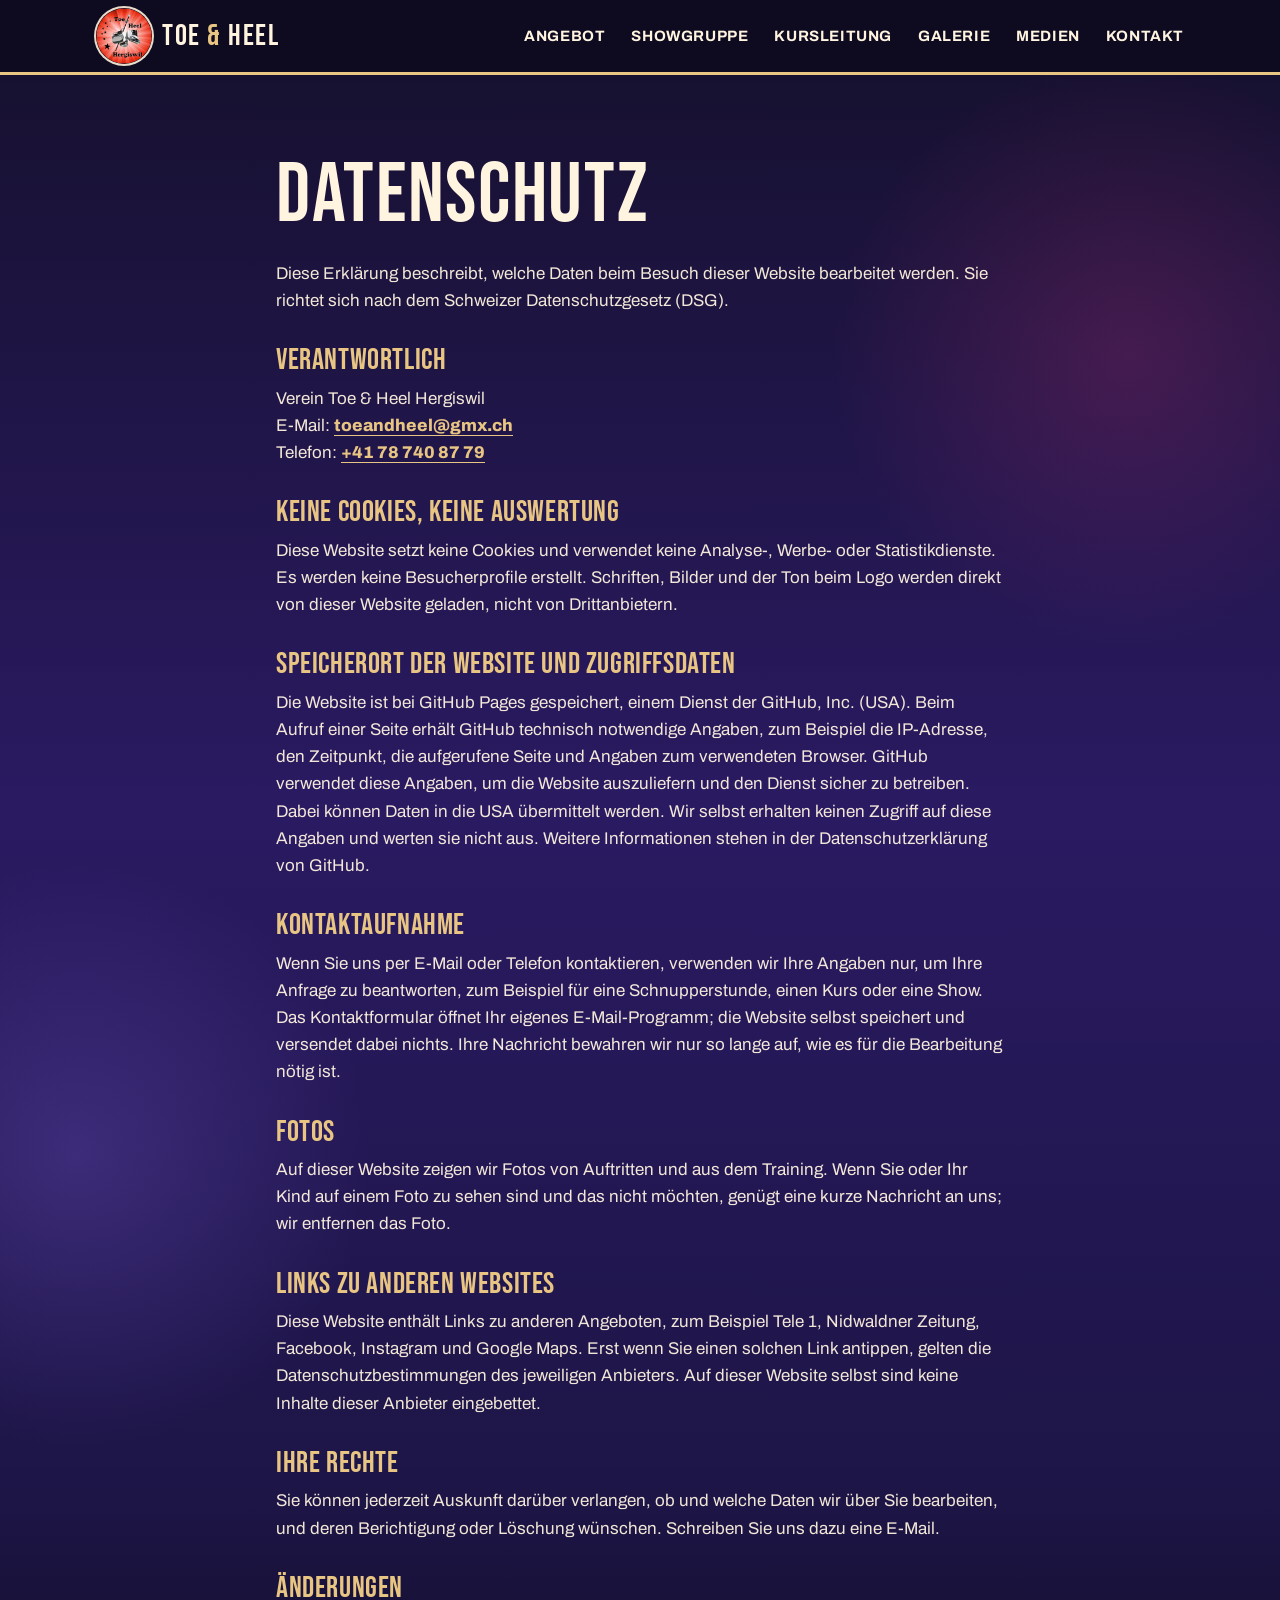
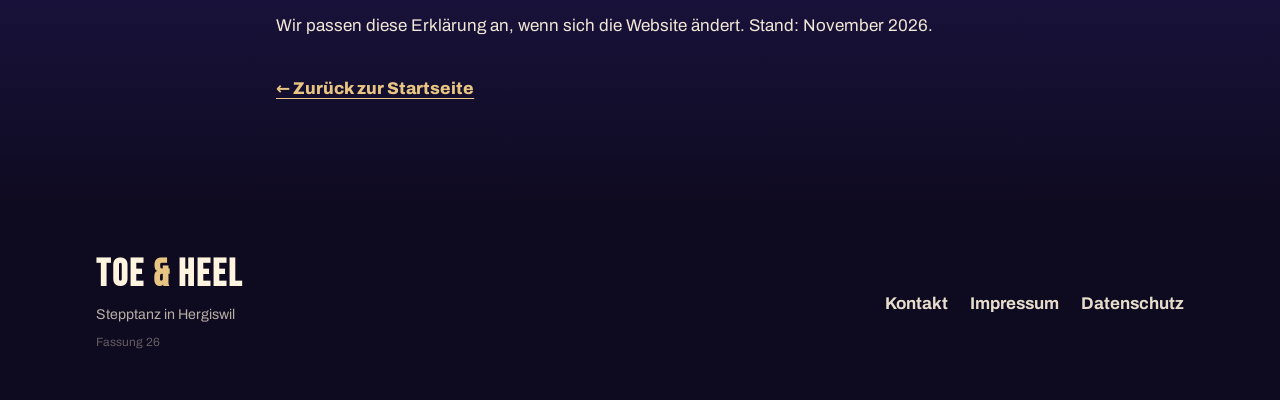
==== buehne-datenschutz.html @ 0f2fdcad "Bühnen-Version: eigenes Impressum und Datenschutz im Bühnen-Aussehen, alle Verweise bleiben in der V" ====
<!doctype html>
<html lang="de-CH">
<head>
<meta charset="utf-8">
<meta name="robots" content="noindex">
<meta name="viewport" content="width=device-width, initial-scale=1">
<title>Datenschutz – Toe &amp; Heel Hergiswil</title>
<meta name="theme-color" content="#13233F">
<link rel="icon" type="image/png" href="bilder/logo-64.png">
<link rel="apple-touch-icon" href="bilder/logo-192.png">
<link rel="stylesheet" href="buehne.css?v=26">
<script>
/* Testphase: zeigt das Gerät eine ältere Fassung als der Server, lädt die Seite einmal frisch nach */
(function(){var hier=26;try{fetch('version.json?'+Date.now(),{cache:'no-store'}).then(function(r){return r.json()}).then(function(d){
if(d.version>hier&&!/[?&]neu=/.test(location.search)){location.replace(location.pathname+'?neu='+d.version+location.hash)}}).catch(function(){})}catch(e){}})();
</script>
</head>
<body>
<header class="site-head">
  <input type="checkbox" id="nav-check" class="nav-check" aria-label="Menü öffnen">
  <div class="wrap bar">
    <a class="logo" translate="no" href="buehne.html"><img class="logo-mark" src="bilder/logo-192.png" alt="" width="56" height="56"><span class="logo-text">Toe <span>&amp;</span> Heel</span></a>
    <label for="nav-check" class="burger" aria-label="Menü"><i></i><i></i><i></i></label>
    <nav class="main" aria-label="Hauptmenü">
      <ul>
        <li><a href="buehne.html#angebot">Angebot</a></li>
        <li><a href="buehne.html#showgruppe">Showgruppe</a></li>
        <li><a href="buehne.html#kursleitung">Kursleitung</a></li>
        <li><a href="buehne.html#galerie">Galerie</a></li>
        <li><a href="buehne.html#medien">Medien</a></li>
        <li><a href="buehne.html#kontakt">Kontakt</a></li>
      </ul>
    </nav>
  </div>
</header>
<main class="page">
  <div class="wrap">
    <h1>Datenschutz</h1>
    <p>Diese Erklärung beschreibt, welche Daten beim Besuch dieser Website bearbeitet werden. Sie richtet sich nach dem Schweizer Datenschutzgesetz (DSG).</p>

    <h2>Verantwortlich</h2>
    <p>Verein Toe &amp; Heel Hergiswil<br>E-Mail: <a class="textlink" href="mailto:toeandheel@gmx.ch">toeandheel@gmx.ch</a><br>Telefon: <a class="textlink" href="tel:+41787408779">+41&nbsp;78&nbsp;740&nbsp;87&nbsp;79</a></p>

    <h2>Keine Cookies, keine Auswertung</h2>
    <p>Diese Website setzt keine Cookies und verwendet keine Analyse-, Werbe- oder Statistikdienste. Es werden keine Besucherprofile erstellt. Schriften, Bilder und der Ton beim Logo werden direkt von dieser Website geladen, nicht von Drittanbietern.</p>

    <h2>Speicherort der Website und Zugriffsdaten</h2>
    <p>Die Website ist bei GitHub Pages gespeichert, einem Dienst der GitHub, Inc. (USA). Beim Aufruf einer Seite erhält GitHub technisch notwendige Angaben, zum Beispiel die IP-Adresse, den Zeitpunkt, die aufgerufene Seite und Angaben zum verwendeten Browser. GitHub verwendet diese Angaben, um die Website auszuliefern und den Dienst sicher zu betreiben. Dabei können Daten in die USA übermittelt werden. Wir selbst erhalten keinen Zugriff auf diese Angaben und werten sie nicht aus. Weitere Informationen stehen in der Datenschutzerklärung von GitHub.</p>

    <h2>Kontaktaufnahme</h2>
    <p>Wenn Sie uns per E-Mail oder Telefon kontaktieren, verwenden wir Ihre Angaben nur, um Ihre Anfrage zu beantworten, zum Beispiel für eine Schnupperstunde, einen Kurs oder eine Show. Das Kontaktformular öffnet Ihr eigenes E-Mail-Programm; die Website selbst speichert und versendet dabei nichts. Ihre Nachricht bewahren wir nur so lange auf, wie es für die Bearbeitung nötig ist.</p>

    <h2>Fotos</h2>
    <p>Auf dieser Website zeigen wir Fotos von Auftritten und aus dem Training. Wenn Sie oder Ihr Kind auf einem Foto zu sehen sind und das nicht möchten, genügt eine kurze Nachricht an uns; wir entfernen das Foto.</p>

    <h2>Links zu anderen Websites</h2>
    <p>Diese Website enthält Links zu anderen Angeboten, zum Beispiel Tele 1, Nidwaldner Zeitung, Facebook, Instagram und Google Maps. Erst wenn Sie einen solchen Link antippen, gelten die Datenschutzbestimmungen des jeweiligen Anbieters. Auf dieser Website selbst sind keine Inhalte dieser Anbieter eingebettet.</p>

    <h2>Ihre Rechte</h2>
    <p>Sie können jederzeit Auskunft darüber verlangen, ob und welche Daten wir über Sie bearbeiten, und deren Berichtigung oder Löschung wünschen. Schreiben Sie uns dazu eine E-Mail.</p>

    <h2>Änderungen</h2>
    <p>Wir passen diese Erklärung an, wenn sich die Website ändert. Stand: November 2026.</p>
    <p style="margin-top:36px"><a class="textlink" href="buehne.html">← Zurück zur Startseite</a></p>
  </div>
</main>
<footer>
  <div class="wrap row">
    <div><a class="logo" translate="no" href="buehne.html">Toe <span>&amp;</span> Heel</a><p style="margin:6px 0 0"><small>Stepptanz in Hergiswil</small><small class="stand">Fassung 26</small></p></div>
    <ul>
      <li><a href="buehne.html#kontakt">Kontakt</a></li>
      <li><a href="buehne-impressum.html">Impressum</a></li>
      <li><a href="buehne-datenschutz.html">Datenschutz</a></li>
    </ul>
  </div>
</footer>
<script src="script.js?v=26" defer></script>
</body>
</html>
---- buehne.css ----
/* Toe & Heel Hergiswil – Gestaltung «Bühne im Scheinwerferlicht» (buehne.css, Variante zum Test) */
@font-face{font-family:"Bebas Neue";src:url(schrift/bebas-neue.woff2) format("woff2");font-weight:400;font-display:swap}
@font-face{font-family:"Archivo";src:url(schrift/archivo.woff2) format("woff2");font-weight:400 800;font-display:swap}

:root{
  --magenta:#E0377F;
  --magenta-deep:#B0225A;
  --magenta-shadow:#6E1236;
  --turq:#33C9C2;
  --amber:#F7C65B;
  --amber-deep:#B07F1E;
  --violet:#8B5CF6;
  --stage:#171131;
  --stage-deep:#0E0A1F;
  --stage-lift:#251B4A;
  --cream:#FFF4E0;
  --foyer:#FFF8EC;
  --paper:#FFFDF7;
  --ink:#241A2E;
  --muted:#5B4D5E;
  --line:rgba(36,26,46,.14);
  --tomato:var(--magenta);
  --night:var(--stage);
  --mustard:var(--amber);
  --display:"Bebas Neue","Arial Narrow",Impact,sans-serif;
  --text:"Archivo",system-ui,-apple-system,"Segoe UI",Roboto,sans-serif;
}
*{box-sizing:border-box}
html{scroll-behavior:smooth;-webkit-text-size-adjust:100%;background:var(--foyer);scroll-padding-top:76px}
body{margin:0;background:var(--foyer);color:var(--ink);font-family:var(--text);font-size:17px;line-height:1.6;overflow-x:hidden;-webkit-font-smoothing:antialiased}
img{display:block;max-width:100%;height:auto}
a{color:inherit}
h1,h2,h3{font-family:var(--display);font-weight:400;letter-spacing:.02em;margin:0;line-height:.95;text-transform:uppercase}
p{margin:0 0 1em}
:focus-visible{outline:3px solid var(--amber);outline-offset:3px}
.wrap{position:relative;z-index:1;max-width:1120px;margin:0 auto;padding:0 16px}
.star{width:.75em;height:.75em;fill:currentColor;flex:none}
section{padding:76px 0;position:relative;overflow:hidden}
.kicker{display:inline-block;font-weight:800;text-transform:uppercase;letter-spacing:.16em;font-size:13px;color:var(--magenta-deep);margin-bottom:10px}
.sec-title{font-size:clamp(46px,9vw,88px);margin-bottom:18px}
.lead{font-size:18px;max-width:58ch}
.skip{position:absolute;left:-999px;top:0;background:var(--amber);color:var(--ink);padding:10px 16px;font-weight:800;z-index:100}
.skip:focus{left:8px;top:8px}

.arch{overflow:hidden;background-color:var(--stage-lift)}
.arch img{width:100%;height:100%;object-fit:cover;transition:transform .8s cubic-bezier(.2,.7,.2,1)}
.arch:hover img{transform:scale(1.04)}

/* Bühnen-Effekte: Strahler, Lichtkegel, Lichtpfützen – liegen HINTER dem Inhalt */
.stage-fx{position:absolute;inset:0;overflow:hidden;pointer-events:none;z-index:0}
.beam{position:absolute;top:0;left:var(--x,50%);width:var(--w,clamp(110px,24vw,300px));height:100%;margin-left:calc(var(--w,clamp(110px,24vw,300px)) * -.5);background:linear-gradient(180deg,var(--c) 0%,color-mix(in srgb,var(--c) 30%,transparent) 45%,transparent 90%);clip-path:polygon(43% 0,57% 0,100% 100%,0 100%);mix-blend-mode:screen;opacity:.3;transform-origin:50% 0;animation:sway 16s ease-in-out infinite alternate}
.beam:nth-of-type(1){--x:14%;--c:var(--magenta);animation-duration:15s;animation-delay:-3s}
.beam:nth-of-type(2){--x:32%;--c:var(--turq);animation-duration:19s;animation-delay:-8s}
.beam:nth-of-type(3){--x:50%;--c:var(--amber);animation-duration:17s;animation-delay:-5s}
.beam:nth-of-type(4){--x:68%;--c:var(--violet);animation-duration:21s;animation-delay:-11s}
.beam:nth-of-type(5){--x:86%;--c:var(--magenta);animation-duration:18s;animation-delay:-2s}
.stage-fx .beam{--w:clamp(90px,20vw,260px)}
.pool{position:absolute;left:50%;bottom:-60px;width:130%;height:240px;transform:translateX(-50%);background:radial-gradient(ellipse 40% 50% at 40% 50%,rgba(224,55,127,.22),transparent 70%),radial-gradient(ellipse 35% 45% at 66% 60%,rgba(247,198,91,.18),transparent 70%)}
.traverse{position:absolute;top:0;left:0;right:0;height:34px}
.traverse::before{content:"";position:absolute;left:0;right:0;top:14px;height:6px;border-radius:3px;background:#2A2147;box-shadow:inset 0 1px 0 rgba(255,255,255,.14)}
.traverse i{position:absolute;top:8px;width:18px;height:18px;margin-left:-9px;border-radius:50%;background:var(--c);box-shadow:0 0 0 4px rgba(255,255,255,.12),0 0 14px 6px var(--c);animation:twinkle 3.6s ease-in-out infinite}
.traverse i:nth-child(1){left:14%;--c:var(--magenta)}
.traverse i:nth-child(2){left:32%;--c:var(--turq);animation-delay:-1.2s}
.traverse i:nth-child(3){left:50%;--c:var(--amber);animation-delay:-2.1s}
.traverse i:nth-child(4){left:68%;--c:var(--violet);animation-delay:-.6s}
.traverse i:nth-child(5){left:86%;--c:var(--magenta);animation-delay:-2.8s}

/* Knöpfe */
.btn{display:inline-flex;align-items:center;justify-content:center;gap:10px;min-height:48px;padding:12px 24px;border-radius:999px;font-weight:800;font-size:17px;text-decoration:none;border:2px solid transparent;transition:transform .25s ease;cursor:pointer;font-family:var(--text)}
.btn:hover{transform:translateY(-2px)}
.btn:active{transform:translateY(2px)}
.btn-primary{background:var(--magenta-deep);color:var(--cream);box-shadow:0 6px 0 var(--magenta-shadow)}
.btn-primary:hover{box-shadow:0 8px 0 var(--magenta-shadow)}
.btn-ghost{border-color:var(--cream);color:var(--cream);background:transparent}
.btn-ghost:hover{background:var(--cream);color:var(--stage)}
.btn-dark{background:var(--amber);color:#1F1530;box-shadow:0 6px 0 var(--amber-deep)}
.btn-dark:hover{box-shadow:0 8px 0 var(--amber-deep)}
.textlink{font-weight:800;color:var(--magenta-deep);text-underline-offset:4px}
.textlink:hover{color:var(--ink)}

/* Kopf */
.site-head{position:sticky;top:0;z-index:50;background:var(--stage-deep);color:var(--cream);border-bottom:3px solid var(--amber)}
.site-head .bar{display:flex;align-items:center;justify-content:space-between;height:64px}
.logo{font-family:var(--display);font-size:30px;letter-spacing:.05em;text-decoration:none;color:var(--cream);line-height:1;white-space:nowrap}
.logo span{color:var(--amber)}
.nav-check{position:absolute;opacity:0;pointer-events:none;width:1px;height:1px}
.burger{display:flex;flex-direction:column;justify-content:center;gap:5px;width:48px;height:48px;padding:12px;cursor:pointer;border-radius:12px}
.burger i{display:block;height:3px;background:var(--cream);border-radius:3px;transition:transform .3s ease,opacity .3s ease}
.nav-check:focus-visible ~ .bar .burger{outline:3px solid var(--amber);outline-offset:2px}
nav.main{position:absolute;top:100%;left:0;right:0;display:none;background:var(--stage-deep);padding:6px 16px 18px;border-bottom:3px solid var(--amber)}
nav.main ul{list-style:none;margin:0;padding:0}
nav.main a{display:block;padding:13px 0;font-weight:700;text-decoration:none;border-bottom:1px solid rgba(255,244,224,.16)}
nav.main a:hover{color:var(--amber)}
.nav-check:checked ~ .bar nav.main{display:block}
.nav-check:checked ~ .bar .burger i:nth-child(1){transform:translateY(8px) rotate(45deg)}
.nav-check:checked ~ .bar .burger i:nth-child(2){opacity:0}
.nav-check:checked ~ .bar .burger i:nth-child(3){transform:translateY(-8px) rotate(-45deg)}
@media (min-width:900px){
  .site-head .bar{position:relative}
  .burger{display:none}
  nav.main{position:static;display:block;background:none;padding:0;border:0}
  nav.main ul{display:flex;gap:26px;align-items:center}
  nav.main a{padding:8px 0;border:0;font-size:15px;letter-spacing:.04em;text-transform:uppercase;position:relative}
  nav.main a::after{content:"";position:absolute;left:0;right:0;bottom:0;height:3px;background:var(--amber);transform:scaleX(0);transform-origin:left;transition:transform .3s ease}
  nav.main a:hover{color:var(--cream)}
  nav.main a:hover::after{transform:scaleX(1)}
}

/* Hero: Bühne mit Strahlern, Foto im Lichtkegel */
.hero{background:radial-gradient(ellipse 70% 45% at 50% 100%,rgba(247,198,91,.16),transparent 70%),linear-gradient(180deg,#1E1540 0%,var(--stage) 55%,var(--stage-deep) 100%);color:var(--cream);padding:44px 0 72px}
.hero::after{content:"";position:absolute;left:0;right:0;bottom:0;height:96px;background:linear-gradient(180deg,transparent,rgba(120,68,36,.3));pointer-events:none;z-index:0}
.hero-grid{display:grid;gap:36px;align-items:center}
.eyebrow{font-weight:800;text-transform:uppercase;letter-spacing:.18em;font-size:13px;color:var(--amber);margin-bottom:14px}
.hero h1{font-size:clamp(54px,12.5vw,132px);line-height:.88;margin-bottom:22px;text-shadow:0 1px 14px rgba(14,10,31,.45)}
.hero h1 .hl{color:var(--amber)}
.hero .lead{color:rgba(255,244,224,.94);margin-bottom:28px}
.hero-actions{display:flex;flex-wrap:wrap;gap:12px}
.hero-visual{position:relative;max-width:440px;width:100%;justify-self:center;isolation:isolate;padding-top:24px}
.hero-visual .arch{aspect-ratio:4/5;border-radius:999px 999px 18px 18px;border:6px solid var(--amber);background-color:var(--stage-deep);box-shadow:0 0 60px 10px rgba(224,55,127,.34),0 0 130px 46px rgba(247,198,91,.16)}
.hero-visual::after{content:"";position:absolute;left:8%;right:8%;top:24px;bottom:18%;background:linear-gradient(180deg,rgba(255,240,205,.34),transparent 78%);clip-path:polygon(40% 0,60% 0,100% 100%,0 100%);mix-blend-mode:screen;pointer-events:none;z-index:2}
.sun{position:absolute;left:50%;top:55%;width:132%;aspect-ratio:1;transform:translate(-50%,-50%);border-radius:50%;pointer-events:none;z-index:-1;background:radial-gradient(closest-side,rgba(224,55,127,.4),rgba(247,198,91,.2) 55%,transparent 100%)}
.badge{position:absolute;right:-6px;bottom:24px;width:104px;height:104px;border-radius:50%;background:var(--amber);color:var(--ink);display:grid;place-items:center;text-align:center;font-family:var(--display);font-size:22px;line-height:.95;transform:rotate(-8deg);box-shadow:0 6px 0 var(--amber-deep);border:3px solid var(--cream);z-index:3}
.hero-star{position:absolute;left:-8px;top:18px;width:38px;height:38px;color:var(--amber);z-index:3}
@media (min-width:900px){
  .hero{padding:72px 0 104px}
  .hero-grid{grid-template-columns:1.1fr .9fr;gap:60px}
}

/* Laufband: Theaterschild mit Glühbirnen-Punkten oben und unten */
.marquee{position:relative;background:var(--amber);color:var(--ink);overflow:hidden;white-space:nowrap}
.marquee::before,.marquee::after{content:"";position:absolute;left:0;right:0;height:10px;background-image:radial-gradient(circle,var(--magenta) 3px,transparent 3.6px);background-size:22px 10px;background-repeat:repeat-x;animation:twinkle 2.4s ease-in-out infinite}
.marquee::before{top:0}
.marquee::after{bottom:0;animation-delay:-1.2s}
.track{display:flex;width:max-content;animation:slide 32s linear infinite}
.group{display:flex;align-items:center;flex:none}
.group span{font-family:var(--display);font-size:clamp(32px,7vw,52px);line-height:1;padding:22px 18px;display:inline-flex;align-items:center;gap:18px;text-transform:uppercase}
.group .star{width:.5em;height:.5em;color:var(--magenta-deep)}

/* Kurse (helles Foyer) */
.angebot{background:radial-gradient(ellipse 60% 40% at 100% 0%,rgba(247,198,91,.24),transparent 70%),var(--foyer)}
.cards{display:grid;gap:22px;margin-top:40px}
.course{position:relative;background:var(--paper);border-radius:28px 28px 10px 10px;border-top:10px solid var(--c,var(--magenta));box-shadow:0 1px 0 var(--line),0 10px 24px -20px rgba(36,26,46,.5);transition:transform .35s ease,box-shadow .35s ease;display:flex;flex-direction:column;overflow:hidden}
.course::before{content:"";position:absolute;left:0;right:0;top:0;height:190px;background:radial-gradient(ellipse 80% 100% at 50% 0%,color-mix(in srgb,var(--c,var(--magenta)) 38%,transparent),transparent 72%);pointer-events:none;z-index:2}
.course:nth-child(1){--c:var(--magenta)!important}
.course:nth-child(2){--c:var(--turq)!important}
.course:nth-child(3){--c:var(--amber)!important}
.course:hover{transform:translateY(-5px);box-shadow:0 18px 30px -18px rgba(36,26,46,.5)}
.course .pic{aspect-ratio:16/10;background:var(--stage-deep);overflow:hidden}
.course .pic img{width:100%;height:100%;object-fit:cover;transition:transform .8s cubic-bezier(.2,.7,.2,1)}
.course:hover .pic img{transform:scale(1.05)}
.course .body{position:relative;z-index:1;padding:24px 24px 26px;display:flex;flex-direction:column;flex:1}
.course .who{font-weight:800;text-transform:uppercase;letter-spacing:.1em;font-size:13px;color:var(--muted);margin-bottom:6px}
.course h3{font-size:clamp(34px,5vw,40px);margin-bottom:14px}
.course .when{font-family:var(--display);font-size:30px;line-height:1;color:var(--stage);margin-bottom:4px}
.course .time{font-size:17px;font-weight:700;margin-bottom:16px}
.chip{display:inline-block;align-self:flex-start;background:var(--stage);color:var(--cream);font-size:13px;font-weight:700;padding:5px 12px;border-radius:999px;margin-bottom:14px}
.course p.note{margin:auto 0 0;color:var(--muted);font-size:15px}
.info-row{display:grid;gap:14px;margin-top:34px}
.info{background:var(--stage);color:var(--cream);border-radius:20px;padding:22px 24px;display:grid;gap:18px;align-items:center;box-shadow:inset 0 0 0 1px rgba(247,198,91,.22)}
.info h3{font-size:30px;color:var(--amber);margin-bottom:8px}
.info p{margin:0 0 10px;color:rgba(255,244,224,.93)}
.info p:last-child{margin-bottom:0}
.info a{color:var(--cream);font-weight:700;text-underline-offset:4px}
.info a:hover{color:var(--amber)}
.info .thumb{border-radius:14px;overflow:hidden;aspect-ratio:16/10;background:var(--stage-deep)}
.info .thumb img{width:100%;height:100%;object-fit:cover}
.info.red{background:var(--magenta-deep)}
@media (min-width:900px){
  .cards{grid-template-columns:repeat(3,1fr)}
  .info-row{grid-template-columns:1.4fr 1fr}
  .info.with-pic{grid-template-columns:200px 1fr}
}

/* Showgruppe (dunkle Bühne, Violett) */
.showgruppe{background:radial-gradient(ellipse 60% 45% at 30% 100%,rgba(139,92,246,.28),transparent 70%),linear-gradient(180deg,#22173F 0%,var(--stage) 100%);color:var(--cream)}
.showgruppe .kicker{color:var(--amber)}
.split{display:grid;gap:36px;align-items:center}
.split .arch{aspect-ratio:1/1.1;border-radius:200px 200px 22px 22px;border:6px solid var(--cream);background-color:var(--stage-deep);max-width:460px;margin:0 auto;box-shadow:0 0 50px 6px rgba(51,201,194,.22)}
.split .arch img{object-position:50% 0}
.split .arch img{transform-origin:50% 0}
.occasions{display:flex;flex-wrap:wrap;gap:10px;margin:22px 0 26px;padding:0;list-style:none}
.occasions li{background:var(--cream);color:var(--ink);font-weight:800;padding:8px 16px;border-radius:999px;font-size:15px;transition:transform .25s ease}
.occasions li:hover{transform:rotate(-2deg) scale(1.04)}
.facts{list-style:none;padding:0;margin:0 0 28px;display:grid;gap:12px}
.facts li{display:flex;gap:12px;align-items:flex-start}
.facts .star{color:var(--turq);margin-top:6px}
.showgruppe .lead{color:rgba(255,244,224,.94)}
@media (min-width:900px){ .split{grid-template-columns:.9fr 1.1fr;gap:64px;align-items:start} }

/* Kursleitung (helles Foyer) */
.kursleitung{background:radial-gradient(ellipse 50% 40% at 0% 0%,rgba(51,201,194,.14),transparent 70%),var(--paper)}
.teacher .arch{aspect-ratio:4/5;border-radius:999px 999px 22px 22px;border:6px solid var(--amber);background-color:var(--stage);max-width:420px;margin:0 auto;box-shadow:0 0 0 6px rgba(247,198,91,.2),0 16px 30px -18px rgba(36,26,46,.6)}
.teacher .arch img{object-position:50% 30%}
.name{font-size:clamp(50px,9vw,84px);color:var(--ink);margin-bottom:14px}
.career{list-style:none;padding:0;margin:22px 0 0;display:grid;gap:0}
.career li{display:flex;gap:12px;padding:14px 0;border-bottom:1px solid var(--line)}
.career .star{color:var(--magenta-deep);margin-top:6px}
.career strong{display:block;font-weight:800}
.career small{color:var(--muted);font-size:15px}
.quote{margin:30px 0 0;padding:26px 24px 24px;border-left:8px solid var(--magenta);background:var(--foyer);border-radius:0 22px 22px 0}
.quote p{font-size:20px;line-height:1.5;font-weight:500;margin:0 0 12px;color:var(--ink)}
.quote cite{font-style:normal;font-weight:800;font-size:15px;color:var(--magenta-deep)}
details.cv{margin-top:22px;border:2px solid var(--line);border-radius:18px;background:var(--foyer)}
details.cv summary{cursor:pointer;font-weight:800;padding:16px 20px;list-style:none;display:flex;justify-content:space-between;align-items:center;gap:12px;min-height:48px}
details.cv summary::-webkit-details-marker{display:none}
details.cv summary::after{content:"+";font-family:var(--display);font-size:30px;line-height:1;color:var(--magenta-deep);transition:transform .3s ease}
details.cv[open] summary::after{transform:rotate(45deg)}
.cv-body{padding:0 20px 20px}
.cv-body h3{font-family:var(--display);font-weight:400;font-size:24px;letter-spacing:.03em;text-transform:uppercase;color:var(--ink);margin:18px 0 6px;line-height:1.05}
.cv-body dl{margin:0;display:grid;grid-template-columns:auto 1fr;gap:6px 16px;font-size:16px}
.cv-body dt{font-weight:800;white-space:nowrap;font-variant-numeric:tabular-nums}
.cv-body dd{margin:0}
.cv-body p{margin:0;font-size:16px}
@media (min-width:900px){ .teacher{display:grid;grid-template-columns:.8fr 1.2fr;gap:60px;align-items:start} }
@media (max-width:899px){ .teacher .txt{margin-top:32px} }

/* Galerie (dunkle Bühne) */
.galerie{background:radial-gradient(ellipse 70% 40% at 50% 0%,rgba(224,55,127,.2),transparent 70%),linear-gradient(180deg,var(--stage) 0%,var(--stage-deep) 100%);color:var(--cream)}
.galerie .kicker{color:var(--amber)}
.gallery-intro{display:grid;gap:10px;margin-bottom:28px}
.gallery-intro p{margin:0;color:rgba(255,244,224,.93);max-width:62ch}
.gallery-intro h3{font-size:clamp(34px,6vw,48px);color:var(--amber)}
.credit{font-size:14px;color:rgba(255,244,224,.72)!important}
.gallery{display:grid;grid-template-columns:1fr 1fr;gap:10px;list-style:none;margin:0;padding:0}
.gallery + .gallery-intro{margin-top:56px}
.gallery button{display:block;width:100%;padding:0;border:0;margin:0;cursor:zoom-in;overflow:hidden;border-radius:16px;aspect-ratio:1/1;background-color:var(--stage-lift);box-shadow:0 0 0 1px rgba(255,244,224,.1)}
.gallery li:nth-child(5n+1) button{border-radius:999px 999px 16px 16px}
.gallery img{width:100%;height:100%;object-fit:cover;transition:transform .7s cubic-bezier(.2,.7,.2,1)}
.gallery button:hover img{transform:scale(1.07)}
@media (min-width:640px){ .gallery{grid-template-columns:repeat(3,1fr)} }
@media (min-width:900px){ .gallery{grid-template-columns:repeat(4,1fr);gap:16px} }

/* Grossansicht */
dialog.lightbox{border:0;padding:0;background:rgba(12,8,25,.97);color:var(--cream);width:100vw;height:100dvh;max-width:none;max-height:none;margin:0}
dialog.lightbox::backdrop{background:rgba(12,8,25,.92)}
dialog.lightbox{overscroll-behavior:contain}
.lb-inner{position:relative;width:100%;height:100%;display:grid;place-items:center;padding:64px 12px 56px}
.lb-inner img{max-width:100%;max-height:100%;object-fit:contain;border-radius:10px;box-shadow:0 0 60px 8px rgba(224,55,127,.25)}
.lb-btn{position:absolute;width:48px;height:48px;border-radius:50%;border:0;background:var(--amber);color:var(--ink);font-family:var(--display);font-size:28px;line-height:1;cursor:pointer;display:grid;place-items:center;box-shadow:0 4px 0 var(--amber-deep)}
.lb-close{top:10px;right:12px}
.lb-prev{left:12px;bottom:6px}
.lb-next{right:12px;bottom:6px}
.lb-count{position:absolute;bottom:18px;left:0;right:0;text-align:center;font-weight:700;font-size:15px;pointer-events:none}
@media (min-width:900px){ .lb-prev,.lb-next{top:50%;bottom:auto;transform:translateY(-50%)} .lb-inner{padding:64px 80px 56px} }

/* Medien (helles Foyer, dunkle Bühnenkarte) */
.medien{background:radial-gradient(ellipse 50% 40% at 100% 100%,rgba(247,198,91,.2),transparent 70%),var(--foyer)}
.feature{display:grid;gap:0;margin-top:38px;background:radial-gradient(ellipse 80% 50% at 0% 0%,rgba(224,55,127,.3),transparent 70%),linear-gradient(160deg,#2A1D55 0%,var(--stage) 100%);color:var(--cream);border-radius:28px 28px 14px 14px;overflow:hidden}
.feature .pic{aspect-ratio:16/10;background:var(--stage-deep)}
.feature .pic img{width:100%;height:100%;object-fit:cover}
.feature .body{padding:26px 24px 28px}
.feature h3{font-size:clamp(38px,6vw,56px);color:var(--amber);margin-bottom:6px}
.feature .date{font-weight:800;font-size:13px;letter-spacing:.14em;text-transform:uppercase;margin-bottom:12px;color:var(--turq)}
.feature p{color:rgba(255,244,224,.94)}
.feature .btn-primary{background:var(--magenta-deep)}
@media (min-width:900px){ .feature{grid-template-columns:1fr 1fr;align-items:center} .feature .pic{aspect-ratio:auto;height:100%;min-height:340px} .feature .body{padding:40px} }
.press{display:grid;gap:16px;margin-top:22px}
.press a{display:block;text-decoration:none;background:var(--paper);border-radius:18px;padding:22px 22px 22px 26px;border-left:8px solid var(--amber);box-shadow:0 1px 0 var(--line);transition:transform .3s ease,box-shadow .3s ease}
.press a:nth-child(2){border-left-color:var(--turq)}
.press a:nth-child(3){border-left-color:var(--magenta)}
.press a:hover{transform:translateX(4px);box-shadow:0 14px 24px -18px rgba(36,26,46,.5)}
.press .outlet{font-family:var(--display);font-size:32px;line-height:1;color:var(--ink);margin-bottom:6px}
.press .title{font-weight:700;margin-bottom:4px}
.press .date{font-size:15px;color:var(--muted);margin:0 0 10px}
.press .go{font-weight:800;color:var(--magenta-deep);margin:0}
@media (min-width:900px){ .press{grid-template-columns:repeat(3,1fr);gap:22px} }

/* Kontakt (dunkle Bühne) */
.kontakt{background:radial-gradient(ellipse 60% 40% at 80% 100%,rgba(51,201,194,.16),transparent 70%),linear-gradient(180deg,var(--stage) 0%,var(--stage-deep) 100%);color:var(--cream);padding-bottom:88px}
.kontakt .kicker{color:var(--amber)}
.contact{display:grid;gap:36px}
.contact-list{list-style:none;margin:28px 0 0;padding:0;display:grid;gap:12px}
.contact-list a{display:flex;align-items:center;gap:14px;padding:16px 18px;border-radius:18px;background:rgba(255,244,224,.08);text-decoration:none;font-weight:700;font-size:18px;transition:background-color .25s ease,transform .25s ease;word-break:break-word}
.contact-list a:hover{background:rgba(255,244,224,.16);transform:translateX(4px)}
.contact-list .lbl{display:block;font-size:12px;letter-spacing:.14em;text-transform:uppercase;color:var(--amber);font-weight:800}
.contact-list .ico{width:40px;height:40px;border-radius:50%;background:var(--amber);color:var(--ink);display:grid;place-items:center;flex:none}
.contact-list .ico svg{width:20px;height:20px;fill:currentColor}
form.kform{display:grid;gap:16px;background:var(--foyer);color:var(--ink);padding:26px 22px;border-radius:26px 26px 14px 14px;box-shadow:0 0 60px -10px rgba(51,201,194,.35)}
.kform label{display:grid;gap:6px;font-weight:700;font-size:15px}
.kform input,.kform select,.kform textarea{width:100%;font:inherit;font-size:17px;color:var(--ink);background:var(--paper);border:2px solid var(--line);border-radius:14px;padding:12px 14px;min-height:50px}
.kform textarea{min-height:120px;resize:vertical}
.kform input:focus,.kform select:focus,.kform textarea:focus{outline:3px solid var(--amber);outline-offset:1px;border-color:var(--stage)}
.kform .btn{width:100%}
.kform .hint{font-size:14px;color:var(--muted);margin:0}
@media (min-width:900px){ .contact{grid-template-columns:.9fr 1.1fr;gap:64px;align-items:start} }

/* Fusszeile */
footer{background:var(--stage-deep);color:var(--cream);padding:40px 0 48px;border-top:3px solid var(--amber)}
footer .row{display:grid;gap:22px}
footer .brand{display:flex;align-items:center;gap:16px}
footer .brand img{width:72px;height:72px;border-radius:50%;object-fit:cover;background:#fff;border:3px solid var(--amber)}
footer .logo{font-size:38px}
footer ul{list-style:none;padding:0;margin:0;display:flex;flex-wrap:wrap;gap:8px 22px}
footer a{text-decoration:none;color:rgba(255,244,224,.9);font-weight:700}
footer a:hover{color:var(--amber)}
footer small{color:rgba(255,244,224,.7)}
@media (min-width:900px){ footer .row{grid-template-columns:1fr auto;align-items:center} }

/* Textseiten (Impressum, Datenschutz) */
.page{background:var(--foyer);color:var(--ink);padding:56px 0 80px}
.page .wrap{max-width:760px}
.page h1{font-size:clamp(50px,10vw,84px);color:var(--ink);margin-bottom:24px}
.page h2{font-size:30px;color:var(--magenta-deep);margin:32px 0 10px}
.page :focus-visible{outline-color:var(--magenta-shadow)}
.angebot :focus-visible,.kursleitung :focus-visible,.medien :focus-visible,.page :focus-visible{outline-color:var(--magenta-shadow)}

/* Bewegung: nur mit JavaScript verborgen, dann sanft eingeblendet (nur transform und opacity) */
.js .reveal{opacity:0;transform:translateY(22px);transition:opacity .8s ease,transform .8s cubic-bezier(.2,.7,.2,1)}
.js .reveal.in{opacity:1;transform:none}
@keyframes slide{to{transform:translateX(-50%)}}
@keyframes sway{from{transform:rotate(-9deg)}to{transform:rotate(9deg)}}
@keyframes twinkle{0%,100%{opacity:.6}50%{opacity:1}}
@keyframes rise{from{opacity:0;transform:translateY(14px)}to{opacity:1;transform:none}}
.hero .eyebrow,.hero h1,.hero .lead,.hero-actions{animation:rise .9s cubic-bezier(.2,.7,.2,1) both}
.hero h1{animation-delay:.08s}
.hero .lead{animation-delay:.18s}
.hero-actions{animation-delay:.26s}
.hero-visual{animation:rise 1.1s .2s cubic-bezier(.2,.7,.2,1) both}
@media (prefers-reduced-motion:reduce){
  html{scroll-behavior:auto}
  *,*::before,*::after{animation:none!important;transition:none!important}
  .js .reveal{opacity:1;transform:none}
  .beam{transform:rotate(0deg)}
  .traverse i{opacity:1}
}

/* Feinschliff nach Web-Interface-Richtlinien */
h1,h2,h3{text-wrap:balance}
p{text-wrap:pretty}
a,button,label,summary,select{touch-action:manipulation;-webkit-tap-highlight-color:rgba(247,198,91,.3)}
.marquee:hover .track,.marquee:active .track{animation-play-state:paused}
.cv-body h3{line-height:1.05}

/* Anpassung an die Bildschirmhöhe (Laptop bis grosser Monitor) */
@media (min-width:900px){
  section{padding:clamp(48px,9vh,76px) 0}
  .hero{padding:clamp(28px,6vh,72px) 0 clamp(44px,9vh,104px)}
  .hero h1{font-size:clamp(54px,min(9.2vw,14vh),132px)}
  .sec-title{font-size:clamp(46px,min(6.2vw,11vh),88px)}
  .name{font-size:clamp(50px,min(6vw,10.5vh),84px)}
  .hero-visual{max-width:min(440px,54vh)}
  .split .arch{max-width:min(460px,60vh)}
  .teacher .arch{max-width:min(420px,54vh)}
  .course .pic{aspect-ratio:16/9}
}
@media (min-width:1500px){ .wrap{max-width:min(1400px,76vw)} body{font-size:18px} }
@media (min-width:900px){ .split{align-items:start} }

/* Vereinslogo (rund, freigestellt) */
.site-head .logo{display:inline-flex;align-items:center;gap:10px}
.logo-mark{width:44px;height:44px;border-radius:50%;flex:none;box-shadow:0 0 0 2px rgba(255,243,222,.9)}
footer .brand img{width:112px;height:112px;border:0;background:none;border-radius:50%;box-shadow:0 0 0 3px rgba(255,243,222,.9)}

/* Farbige Zwischen-Abschnitte statt Weiss: jeder Abschnitt steht in einer Strahlerfarbe */
.angebot{
  background:
    radial-gradient(circle 420px at 92% 8%,rgba(224,55,127,.30),transparent 70%),
    radial-gradient(circle 380px at 4% 96%,rgba(51,201,194,.34),transparent 70%),
    radial-gradient(circle 300px at 55% 48%,rgba(255,255,255,.35),transparent 70%),
    linear-gradient(160deg,#FFD77A 0%,#FFC27F 55%,#FFAE94 100%);
}
.angebot .kicker{color:var(--magenta-shadow)}
.angebot .lead{color:#2A1B2E;font-weight:500}
.angebot .course{box-shadow:0 18px 34px -20px rgba(110,18,54,.55)}

.kursleitung{
  color:var(--cream);
  background:
    radial-gradient(circle 460px at 8% 10%,rgba(51,201,194,.30),transparent 70%),
    radial-gradient(circle 420px at 96% 92%,rgba(247,198,91,.26),transparent 70%),
    linear-gradient(150deg,#3A1C7C 0%,#6B1E78 55%,#A3215F 100%);
}
.kursleitung .kicker{color:var(--amber)}
.kursleitung .name{color:var(--cream)}
.kursleitung .lead{color:rgba(255,244,224,.95)}
.kursleitung .career li{border-bottom-color:rgba(255,244,224,.22)}
.kursleitung .career .star{color:var(--amber)}
.kursleitung .career small{color:rgba(255,244,224,.82)}
.kursleitung details.cv{background:var(--foyer);color:var(--ink);border-color:transparent}
.kursleitung .quote{background:var(--foyer);border-left-color:var(--amber)}
.kursleitung :focus-visible{outline-color:var(--amber)}
.kursleitung .teacher .arch{box-shadow:0 0 0 10px rgba(255,244,224,.10),0 30px 60px -30px rgba(0,0,0,.6)}

.medien{
  background:
    radial-gradient(circle 400px at 6% 6%,rgba(139,92,246,.26),transparent 70%),
    radial-gradient(circle 440px at 96% 94%,rgba(247,198,91,.42),transparent 70%),
    linear-gradient(160deg,#A9EDE6 0%,#BDE9F5 60%,#D5E2FF 100%);
}
.medien .kicker{color:#5A1670}
.medien .press a{box-shadow:0 18px 34px -22px rgba(23,17,49,.55)}

/* Lichtpunkte als Abschluss oben an den farbigen Abschnitten (wie Lampen am Bühnenrand) */
.angebot::before,.kursleitung::before,.medien::before{
  content:"";position:absolute;left:0;right:0;top:14px;height:10px;pointer-events:none;
  background-image:radial-gradient(circle,rgba(255,255,255,.95) 0 3px,transparent 4px);
  background-size:28px 10px;background-position:center;opacity:.75;
}
.angebot::before{background-image:radial-gradient(circle,#B0225A 0 3px,transparent 4px);opacity:.55}
.medien::before{background-image:radial-gradient(circle,#5A1670 0 3px,transparent 4px);opacity:.45}

/* Logo grösser; beim Darüberfahren wächst der ganze Titel und das Logo wackelt */
.site-head .bar{height:72px}
html{scroll-padding-top:84px}
.logo-mark{width:56px;height:56px;transition:transform .45s cubic-bezier(.34,1.56,.64,1),box-shadow .3s ease;transform-origin:30% 25%;position:relative;z-index:2}
.site-head .logo{transition:transform .45s cubic-bezier(.34,1.56,.64,1);transform-origin:left center;position:relative;z-index:60}
@media (hover:hover){
  .site-head .logo.aktiv{transform:scale(1.22)}
  .site-head .logo.aktiv .logo-mark{transform:scale(2.6);box-shadow:0 0 0 2px rgba(255,243,222,.95),0 18px 40px rgba(0,0,0,.45);animation:logo-wackeln 1.1s .35s ease-in-out infinite}
  footer .brand img{transition:transform .45s cubic-bezier(.34,1.56,.64,1)}
  footer .brand img:hover{transform:scale(1.25);animation:logo-wackeln-klein 1.1s .35s ease-in-out infinite}
}
.site-head .logo:focus-visible .logo-mark{transform:scale(1.6)}
@keyframes logo-wackeln{0%,100%{transform:scale(2.6) rotate(0)}25%{transform:scale(2.6) rotate(-7deg)}75%{transform:scale(2.6) rotate(7deg)}}
@keyframes logo-wackeln-klein{0%,100%{transform:scale(1.25) rotate(0)}25%{transform:scale(1.25) rotate(-6deg)}75%{transform:scale(1.25) rotate(6deg)}}
footer .brand img{width:132px;height:132px}
@media (max-width:899px){ .logo-mark{width:50px;height:50px} .site-head .logo{font-size:28px} }

/* Maus-Effekt verfeinert: Logo wächst nach unten rechts, Schriftzug rückt daneben und wird grösser */
.logo-mark{transform-origin:0 12%}
.logo-text{display:inline-block;transition:transform .45s cubic-bezier(.34,1.56,.64,1);transform-origin:left center}
@media (hover:hover){
  .site-head .logo.aktiv{transform:none}
  .site-head .logo.aktiv .logo-mark{transform:scale(2.5);animation:logo-wackeln2 1.1s .4s ease-in-out infinite}
  .site-head .logo.aktiv .logo-text{transform:translateX(92px) scale(1.3)}
}
@keyframes logo-wackeln2{0%,100%{transform:scale(2.5) rotate(0)}25%{transform:scale(2.5) rotate(-6deg)}75%{transform:scale(2.5) rotate(6deg)}}
@media (prefers-reduced-motion:reduce){ .site-head .logo.aktiv .logo-mark,footer .brand img:hover{animation:none!important} }

/* ===== Überarbeitung 2: ruhigere, zueinander passende Farben und weiches, echtes Bühnenlicht ===== */
:root{
  --amber:#E8C583;      /* Champagner-Gold statt kräftigem Gelb */
  --amber-deep:#A9843F;
  --turq:#B79CFF;       /* Flieder statt Türkis */
  --violet:#8B6CF0;
}

/* Bühnenlicht: keine gezeichneten Lampen mehr, sondern weiche Lichtbahnen im Dunst */
.traverse{display:none}
.stage-fx .beam,.beam{
  top:-60px;height:calc(100% + 60px);
  --w:clamp(170px,30vw,460px);
  width:var(--w);margin-left:calc(var(--w) * -.5);
  background:linear-gradient(180deg,
    color-mix(in srgb,var(--c) 70%,#fff 30%) 0%,
    color-mix(in srgb,var(--c) 55%,transparent) 22%,
    color-mix(in srgb,var(--c) 22%,transparent) 55%,
    transparent 88%);
  clip-path:polygon(47% 0,53% 0,100% 100%,0 100%);
  filter:blur(26px);
  opacity:.42;
  mix-blend-mode:screen;
}
.beam:nth-of-type(1){--x:10%;--c:#E0377F}
.beam:nth-of-type(2){--x:30%;--c:#8B6CF0}
.beam:nth-of-type(3){--x:52%;--c:#FFE7C2;opacity:.30}
.beam:nth-of-type(4){--x:72%;--c:#FF7AB6}
.beam:nth-of-type(5){--x:92%;--c:#7C83FF}
/* heller Dunst oben, wo das Licht herkommt */
.stage-fx::before{
  content:"";position:absolute;left:-10%;right:-10%;top:-120px;height:260px;pointer-events:none;
  background:
    radial-gradient(ellipse 14% 60% at 10% 50%,rgba(224,55,127,.50),transparent 70%),
    radial-gradient(ellipse 14% 60% at 30% 50%,rgba(139,108,240,.50),transparent 70%),
    radial-gradient(ellipse 14% 60% at 52% 50%,rgba(255,231,194,.40),transparent 70%),
    radial-gradient(ellipse 14% 60% at 72% 50%,rgba(255,122,182,.46),transparent 70%),
    radial-gradient(ellipse 14% 60% at 92% 50%,rgba(124,131,255,.50),transparent 70%);
  filter:blur(18px);mix-blend-mode:screen;
}
@media (max-width:699px){ .beam:nth-of-type(2),.beam:nth-of-type(4){display:none} .stage-fx .beam,.beam{filter:blur(18px)} }
.hero-visual::after{filter:blur(10px);opacity:.8}

/* Laufband: Magenta statt Gelb, ohne Punktreihen */
.marquee{background:linear-gradient(90deg,#7F1A50,#B0225A 50%,#7F1A50);color:var(--cream)}
.marquee::before,.marquee::after{display:none}
.group span{padding:16px 18px}
.group .star{color:var(--amber)}

/* Zwischen-Abschnitte: eine Farbfamilie (Rosé, Flieder, Aubergine) */
.angebot::before,.kursleitung::before,.medien::before{display:none}
.angebot{
  background:
    radial-gradient(circle 460px at 94% 6%,rgba(224,55,127,.16),transparent 70%),
    radial-gradient(circle 420px at 2% 98%,rgba(139,108,240,.20),transparent 70%),
    linear-gradient(160deg,#F8ECF2 0%,#EFE3F6 100%);
}
.angebot .kicker{color:var(--magenta-deep)}
.angebot .lead{color:var(--ink);font-weight:400}
.angebot .course{box-shadow:0 18px 34px -22px rgba(60,20,80,.5)}
.kursleitung{
  background:
    radial-gradient(circle 480px at 6% 8%,rgba(139,108,240,.34),transparent 70%),
    radial-gradient(circle 440px at 98% 94%,rgba(224,55,127,.26),transparent 70%),
    linear-gradient(150deg,#261659 0%,#4A1A66 55%,#6E1C57 100%);
}
.medien{
  background:
    radial-gradient(circle 440px at 4% 6%,rgba(139,108,240,.20),transparent 70%),
    radial-gradient(circle 460px at 98% 96%,rgba(224,55,127,.15),transparent 70%),
    linear-gradient(200deg,#F3E6F3 0%,#E9E2F8 100%);
}
.medien .kicker{color:var(--magenta-deep)}
.badge{color:#2A1B2E}

/* Grosse Bildschirme: Inhalt nutzt mehr Breite, Schrift etwas grösser */
@media (min-width:1500px){ .wrap{max-width:min(1400px,76vw)} body{font-size:18px} }
@media (prefers-reduced-motion:reduce){ .beam{animation:none!important} }
.logo .logo-text{color:var(--cream)}
.logo .logo-text span{color:var(--amber,var(--mustard))}

/* Logo-Bewegung natürlicher: weich grösser werden, dann drei kurze «Stepp»-Kipper im Takt (einmal, kein Dauerwackeln) */
.logo-mark,.logo-text,footer .brand img{transition:transform .5s cubic-bezier(.22,1,.36,1),box-shadow .3s ease}
@media (hover:hover){
  .site-head .logo.aktiv .logo-mark{transform:scale(2.3);animation:logo-steppen .62s .28s cubic-bezier(.3,.7,.4,1) 1}
  .site-head .logo.aktiv .logo-text{transform:translateX(80px) scale(1.25)}
  footer .brand img:hover{transform:scale(1.2);animation:logo-steppen-klein .62s .2s cubic-bezier(.3,.7,.4,1) 1}
}
@keyframes logo-steppen{
  0%{transform:scale(2.3) rotate(0)}
  16%{transform:scale(2.3) translateY(-1.5px) rotate(-6deg)}
  32%{transform:scale(2.3) rotate(0)}
  48%{transform:scale(2.3) translateY(-1.5px) rotate(5deg)}
  64%{transform:scale(2.3) rotate(0)}
  82%{transform:scale(2.34) translateY(-2px) rotate(-3deg)}
  100%{transform:scale(2.3) rotate(0)}
}
@keyframes logo-steppen-klein{
  0%,32%,64%,100%{transform:scale(1.2) rotate(0)}
  16%{transform:scale(1.2) rotate(-5deg)}
  48%{transform:scale(1.2) rotate(4deg)}
  82%{transform:scale(1.22) rotate(-2deg)}
}
/* Lichtquellen oben entfernt: die Strahlen kommen von ausserhalb des Bildes */
.stage-fx::before{display:none}

/* Kurse und Medien ebenfalls in Violett (statt hell), passend zu den übrigen Abschnitten */
.angebot,.medien{color:var(--cream)}
.angebot{
  background:
    radial-gradient(circle 520px at 96% 4%,rgba(224,55,127,.30),transparent 70%),
    radial-gradient(circle 460px at 0% 100%,rgba(139,108,240,.34),transparent 70%),
    linear-gradient(160deg,#35206F 0%,#4E257C 55%,#64277A 100%);
}
.medien{
  background:
    radial-gradient(circle 480px at 2% 4%,rgba(139,108,240,.36),transparent 70%),
    radial-gradient(circle 500px at 100% 100%,rgba(224,55,127,.26),transparent 70%),
    linear-gradient(200deg,#5A2476 0%,#44227A 50%,#2E1D6B 100%);
}
.angebot .kicker,.medien .kicker{color:var(--amber)}
.angebot .sec-title,.medien .sec-title{color:var(--cream)}
.angebot .lead{color:rgba(255,244,224,.95)}
.angebot .course,.medien .press a{color:var(--ink);box-shadow:0 24px 44px -24px rgba(0,0,0,.65)}
.medien .feature{box-shadow:0 0 0 1px rgba(232,197,131,.28),0 24px 44px -24px rgba(0,0,0,.65)}
.angebot .info{box-shadow:inset 0 0 0 1px rgba(232,197,131,.28)}
.angebot :focus-visible,.medien :focus-visible{outline-color:var(--amber)}

/* ===== Überarbeitung 3: EIN fliessender Farbverlauf von oben bis unten, ohne Kanten =====
   Jeder Abschnitt beginnt genau mit der Endfarbe des vorherigen und gleitet in den ersten ~300px in seinen eigenen Ton.
   Dunkel (helle Schrift): Kopf, Kurse, Showgruppe, Galerie, Kontakt. Hell (dunkle Schrift): Kursleitung, Medien. */
body{background:#0E0A1F}
.hero::after,.pool{display:none}
.hero{background:
  radial-gradient(ellipse 60% 50% at 78% 62%,rgba(224,55,127,.20),transparent 70%),
  linear-gradient(180deg,#171131 0%,#1E1550 60%,#221757 100%)}
.marquee{background:#221757;color:rgba(255,244,224,.92)}
.marquee .track{border-block:1px solid rgba(232,197,131,.28)}
.angebot{background:
  radial-gradient(circle 520px at 94% 30%,rgba(224,55,127,.22),transparent 70%),
  radial-gradient(circle 480px at 2% 82%,rgba(139,108,240,.28),transparent 70%),
  linear-gradient(180deg,#221757 0,#2E1C69 220px,#47237A 100%)}
.showgruppe{background:
  radial-gradient(circle 520px at 8% 28%,rgba(139,108,240,.24),transparent 70%),
  radial-gradient(circle 520px at 96% 78%,rgba(255,122,182,.22),transparent 70%),
  linear-gradient(180deg,#47237A 0,#5C2379 200px,#8A2670 100%)}
.kursleitung{color:var(--ink);padding-top:calc(clamp(48px,9vh,76px) + 210px);background:
  radial-gradient(circle 520px at 96% 62%,rgba(224,55,127,.12),transparent 70%),
  radial-gradient(circle 460px at 0% 92%,rgba(139,108,240,.14),transparent 70%),
  linear-gradient(180deg,#8A2670 0,#C4567F 110px,#EBA9A6 200px,#F8E2DC 300px,#FBEEE2 100%)}
.galerie{padding-top:calc(clamp(48px,9vh,76px) + 230px);background:
  radial-gradient(ellipse 60% 30% at 50% 46%,rgba(224,55,127,.16),transparent 70%),
  linear-gradient(180deg,#FBEEE2 0,#E3A9B5 90px,#8B3C7C 190px,#2C1A55 310px,#15102E 100%)}
.medien{color:var(--ink);padding-top:calc(clamp(48px,9vh,76px) + 230px);background:
  radial-gradient(circle 480px at 4% 60%,rgba(139,108,240,.16),transparent 70%),
  radial-gradient(circle 480px at 98% 92%,rgba(224,55,127,.12),transparent 70%),
  linear-gradient(180deg,#15102E 0,#4B2A72 110px,#B68CC4 200px,#EFE4F5 310px,#F6EEF4 100%)}
.kontakt{padding-top:calc(clamp(48px,9vh,76px) + 230px);background:
  radial-gradient(ellipse 50% 30% at 80% 60%,rgba(139,108,240,.22),transparent 70%),
  linear-gradient(180deg,#F6EEF4 0,#BFA0CF 90px,#55307A 190px,#1D1440 310px,#0E0A1F 100%)}
footer{border-top:0;background:#0E0A1F}
/* Lichtbahnen in Galerie und Kontakt erst unterhalb des Übergangs */
.galerie .stage-fx,.kontakt .stage-fx{top:240px}

/* helle Abschnitte: wieder dunkle Schrift */
.kursleitung .kicker,.medien .kicker{color:var(--magenta-deep)}
.kursleitung .name,.medien .sec-title{color:var(--ink)}
.kursleitung .lead{color:var(--ink)}
.kursleitung .career li{border-bottom-color:var(--line)}
.kursleitung .career .star{color:var(--magenta-deep)}
.kursleitung .career small{color:var(--muted)}
.kursleitung details.cv{background:var(--paper);border-color:var(--line)}
.kursleitung .quote{background:var(--paper);border-left-color:var(--magenta)}
.kursleitung .teacher .arch{box-shadow:0 30px 60px -30px rgba(80,20,70,.55)}
.kursleitung :focus-visible,.medien :focus-visible{outline-color:var(--magenta-shadow)}
.medien .press a{box-shadow:0 18px 34px -22px rgba(60,20,80,.5)}
.medien .feature{box-shadow:0 24px 44px -24px rgba(40,10,60,.6)}
/* Übergänge ohne Kante: Lichtbahnen und Farbschimmer laufen vor dem Abschnittsende aus */
.stage-fx{-webkit-mask-image:linear-gradient(180deg,#000 0,#000 55%,transparent 96%);mask-image:linear-gradient(180deg,#000 0,#000 55%,transparent 96%)}
.angebot{background:
  radial-gradient(circle 380px at 88% 42%,rgba(224,55,127,.22),transparent 70%),
  radial-gradient(circle 360px at 8% 58%,rgba(139,108,240,.28),transparent 70%),
  linear-gradient(180deg,#221757 0,#2E1C69 220px,#47237A 100%)}
.showgruppe{background:
  radial-gradient(circle 360px at 10% 40%,rgba(139,108,240,.24),transparent 70%),
  radial-gradient(circle 360px at 90% 52%,rgba(255,122,182,.20),transparent 70%),
  linear-gradient(180deg,#47237A 0,#5C2379 200px,#8A2670 100%)}
.kursleitung{background:
  radial-gradient(circle 360px at 92% 58%,rgba(224,55,127,.12),transparent 70%),
  radial-gradient(circle 340px at 6% 66%,rgba(139,108,240,.14),transparent 70%),
  linear-gradient(180deg,#8A2670 0,#C4567F 110px,#EBA9A6 200px,#F8E2DC 300px,#FBEEE2 100%)}
.medien{background:
  radial-gradient(circle 340px at 8% 60%,rgba(139,108,240,.16),transparent 70%),
  radial-gradient(circle 340px at 92% 70%,rgba(224,55,127,.12),transparent 70%),
  linear-gradient(180deg,#15102E 0,#4B2A72 110px,#B68CC4 200px,#EFE4F5 310px,#F6EEF4 100%)}
.kontakt{background:
  radial-gradient(ellipse 40% 22% at 78% 58%,rgba(139,108,240,.22),transparent 70%),
  linear-gradient(180deg,#F6EEF4 0,#BFA0CF 90px,#55307A 190px,#1D1440 310px,#0E0A1F 100%)}
.hero{background:
  radial-gradient(ellipse 46% 40% at 78% 50%,rgba(224,55,127,.20),transparent 70%),
  linear-gradient(180deg,#171131 0%,#1E1550 60%,#221757 100%)}
.galerie .stage-fx,.kontakt .stage-fx{-webkit-mask-image:linear-gradient(180deg,transparent 0,#000 22%,#000 55%,transparent 96%);mask-image:linear-gradient(180deg,transparent 0,#000 22%,#000 55%,transparent 96%)}

/* ===== Ueberarbeitung 4: durchdachtes Lichtkonzept =====
   Kopf: echte Scheinwerfer an einer Traverse, daraus weiche Lichtkegel.
   Kurse: Seitenlicht (von links und rechts). Showgruppe: Rampenlicht von unten mit Glitzer.
   Kursleitung/Medien: hell und ruhig. Galerie: Sternenhimmel mit Nordlicht-Schimmer. Kontakt: warmes Licht von unten.
   Keine Lichtkegel mehr aus dem Nichts. */

/* --- Lichtkegel: wirklich weiche Raender (Kegelverlauf statt abgeschnittenem Dreieck) --- */
.stage-fx .beam,.beam{
  clip-path:none;filter:none;
  --w:max(560px,66vh);
  top:46px;height:calc(100% - 46px);
  width:var(--w);margin-left:calc(var(--w) * -.5);
  background:conic-gradient(from 165deg at 50% 0%,
    transparent 0deg,
    color-mix(in srgb,var(--c) 30%,transparent) 5deg,
    color-mix(in srgb,var(--c) 78%,transparent) 12deg,
    color-mix(in srgb,var(--c) 92%,#fff 8%) 15deg,
    color-mix(in srgb,var(--c) 78%,transparent) 18deg,
    color-mix(in srgb,var(--c) 30%,transparent) 25deg,
    transparent 30deg,transparent 360deg);
  -webkit-mask-image:linear-gradient(180deg,#000 0,rgba(0,0,0,.75) 35%,rgba(0,0,0,.25) 72%,transparent 96%);
  mask-image:linear-gradient(180deg,#000 0,rgba(0,0,0,.75) 35%,rgba(0,0,0,.25) 72%,transparent 96%);
  opacity:.5;mix-blend-mode:screen;transform-origin:50% 0;
}
.beam:nth-of-type(3){opacity:.36}
@media (max-width:699px){ .stage-fx .beam,.beam{filter:none} }
.stage-fx,.galerie .stage-fx,.kontakt .stage-fx{-webkit-mask-image:none;mask-image:none;top:0}
/* nur der Kopf hat Scheinwerfer und Kegel */
.showgruppe .stage-fx,.galerie .stage-fx,.kontakt .stage-fx{display:none}

/* --- Scheinwerfer an der Traverse (Kopf) --- */
.hero .traverse{display:block;position:absolute;top:0;left:0;right:0;height:64px}
.hero .traverse::before{
  left:-2%;right:-2%;top:9px;height:9px;border-radius:5px;
  background:linear-gradient(180deg,#5A547A 0%,#2A2446 45%,#141026 100%);
  box-shadow:inset 0 1px 0 rgba(255,255,255,.18),0 8px 18px rgba(0,0,0,.55);
}
.hero .traverse i{
  top:14px;width:34px;height:36px;margin-left:-17px;border-radius:0;background:none;box-shadow:none;animation:none;
}
.hero .traverse i::before{
  content:"";position:absolute;inset:0;
  clip-path:polygon(40% 0,60% 0,60% 16%,78% 22%,100% 82%,86% 100%,14% 100%,0 82%,22% 22%,40% 16%);
  background:linear-gradient(90deg,#0F0C20 0%,#3F3963 38%,#6A648E 50%,#3F3963 62%,#0F0C20 100%);
}
.hero .traverse i::after{
  content:"";position:absolute;left:50%;bottom:-4px;width:24px;height:10px;transform:translateX(-50%);border-radius:50%;
  background:radial-gradient(ellipse at 50% 40%,#fff 0%,color-mix(in srgb,var(--c) 70%,#fff 30%) 45%,var(--c) 75%);
  box-shadow:0 0 14px 4px color-mix(in srgb,var(--c) 75%,transparent),0 0 44px 16px color-mix(in srgb,var(--c) 38%,transparent);
}
.hero .traverse i:nth-child(1){left:10%;--c:#E0377F}
.hero .traverse i:nth-child(2){left:30%;--c:#8B6CF0}
.hero .traverse i:nth-child(3){left:52%;--c:#FFE7C2}
.hero .traverse i:nth-child(4){left:72%;--c:#FF7AB6}
.hero .traverse i:nth-child(5){left:92%;--c:#7C83FF}
@media (max-width:699px){ .hero .traverse i:nth-child(2),.hero .traverse i:nth-child(4){display:none} }
.hero{padding-top:clamp(64px,9vh,92px)}

/* --- gemeinsame Lichtebenen der Abschnitte --- */
.angebot::before,.angebot::after,.showgruppe::before,.showgruppe::after,.galerie::before,.galerie::after,.kontakt::before,.kontakt::after{
  content:"";display:block;position:absolute;pointer-events:none;z-index:0;background-size:auto;background-position:0 0;opacity:1;height:auto;top:auto;left:auto;right:auto;
}

/* Kurse: Seitenlicht wie aus den Buehnengassen */
.angebot::before{inset:0;
  background:
    radial-gradient(ellipse 46% 56% at -6% 46%,rgba(224,55,127,.50),rgba(224,55,127,.16) 45%,transparent 72%),
    radial-gradient(ellipse 46% 56% at 106% 58%,rgba(124,131,255,.48),rgba(124,131,255,.15) 45%,transparent 72%);
  mix-blend-mode:screen;animation:licht-atmen 9s ease-in-out infinite alternate;
  -webkit-mask-image:linear-gradient(180deg,transparent 0,#000 22%,#000 78%,transparent 100%);mask-image:linear-gradient(180deg,transparent 0,#000 22%,#000 78%,transparent 100%)}
.angebot::after{display:none}

/* Showgruppe: Rampenlicht von unten, darueber feiner Glitzer */
.showgruppe::before{left:0;right:0;bottom:0;height:62%;
  background:
    radial-gradient(ellipse 11% 100% at 8% 100%,rgba(255,214,160,.40),transparent 72%),
    radial-gradient(ellipse 11% 100% at 25% 100%,rgba(255,150,196,.36),transparent 72%),
    radial-gradient(ellipse 11% 100% at 42% 100%,rgba(255,214,160,.40),transparent 72%),
    radial-gradient(ellipse 11% 100% at 59% 100%,rgba(255,150,196,.36),transparent 72%),
    radial-gradient(ellipse 11% 100% at 76% 100%,rgba(255,214,160,.40),transparent 72%),
    radial-gradient(ellipse 11% 100% at 93% 100%,rgba(255,150,196,.36),transparent 72%),
    linear-gradient(0deg,rgba(255,196,150,.22),transparent 34%);
  mix-blend-mode:screen;animation:licht-atmen 7s ease-in-out infinite alternate;
  -webkit-mask-image:linear-gradient(0deg,transparent 0,#000 16%,#000 100%);mask-image:linear-gradient(0deg,transparent 0,#000 16%,#000 100%)}
.showgruppe::after,.galerie::before,.kontakt::before{inset:0;
  background-image:
    radial-gradient(circle,rgba(255,255,255,.95) 0 1.2px,transparent 1.9px),
    radial-gradient(circle,rgba(255,214,160,.9) 0 1.6px,transparent 2.4px),
    radial-gradient(circle,rgba(200,170,255,.9) 0 1px,transparent 1.7px),
    radial-gradient(circle,rgba(255,255,255,.8) 0 2px,rgba(255,255,255,.18) 3px,transparent 5px);
  background-size:230px 210px,310px 270px,170px 190px,520px 430px;
  background-position:20px 30px,140px 90px,70px 150px,260px 200px;
  animation:funkeln 5.5s ease-in-out infinite alternate;
  -webkit-mask-image:linear-gradient(180deg,transparent 0,#000 24%,#000 72%,transparent 100%);mask-image:linear-gradient(180deg,transparent 0,#000 24%,#000 72%,transparent 100%)}
.showgruppe::after{opacity:.5;animation-duration:4.2s}

/* Galerie: Sternenhimmel mit Nordlicht-Schimmer */
.galerie::after{left:-20%;right:-20%;top:14%;height:46%;
  background:
    radial-gradient(ellipse 34% 46% at 24% 50%,rgba(124,131,255,.34),transparent 70%),
    radial-gradient(ellipse 30% 40% at 52% 42%,rgba(224,55,127,.26),transparent 70%),
    radial-gradient(ellipse 34% 46% at 80% 56%,rgba(120,220,210,.16),transparent 70%);
  mix-blend-mode:screen;animation:nordlicht 22s ease-in-out infinite alternate}

/* Kontakt: warmes Licht steigt von unten auf, Sterne laufen aus */
.kontakt::after{left:0;right:0;bottom:0;height:58%;
  background:
    radial-gradient(ellipse 60% 100% at 30% 100%,rgba(224,55,127,.30),transparent 70%),
    radial-gradient(ellipse 50% 90% at 78% 100%,rgba(255,196,150,.22),transparent 70%);
  mix-blend-mode:screen;animation:licht-atmen 10s ease-in-out infinite alternate;
  -webkit-mask-image:linear-gradient(0deg,transparent 0,#000 20%,#000 100%);mask-image:linear-gradient(0deg,transparent 0,#000 20%,#000 100%)}
.kontakt::before{opacity:.6}

@keyframes licht-atmen{from{opacity:.62}to{opacity:1}}
@keyframes funkeln{0%{opacity:.35}50%{opacity:.9}100%{opacity:.55}}
@keyframes nordlicht{from{transform:translateX(-5%) scaleY(.92)}to{transform:translateX(5%) scaleY(1.08)}}
@media (prefers-reduced-motion:reduce){
  .angebot::before,.showgruppe::before,.showgruppe::after,.galerie::before,.galerie::after,.kontakt::before,.kontakt::after{animation:none!important}
}

/* --- Hintergrund: laengere, sanftere Uebergaenge, nach unten ruhiger --- */
.hero{background:linear-gradient(180deg,#171131 0%,#1E1550 60%,#221757 100%)}
.angebot{background:linear-gradient(180deg,#221757 0,#2A1A62 260px,#3E2174 100%)}
.showgruppe{background:linear-gradient(180deg,#3E2174 0,#4E2277 240px,#74256F 100%)}
.kursleitung{padding-top:calc(clamp(48px,9vh,76px) + 300px);
  background:linear-gradient(180deg,#74256F 0,#9A3F7C 110px,#C67A98 220px,#E7BDBF 320px,#F6E3DD 420px,#FBEEE4 100%)}
.galerie{padding-top:calc(clamp(48px,9vh,76px) + 320px);
  background:linear-gradient(180deg,#FBEEE4 0,#EBCBCF 100px,#B98AAE 210px,#6C4A8A 320px,#2B1C58 430px,#161033 100%)}
.medien{padding-top:calc(clamp(48px,9vh,76px) + 320px);
  background:linear-gradient(180deg,#161033 0,#2C1D5A 110px,#6A4D8E 220px,#B79CC9 320px,#E6D8EC 420px,#F5EDF4 100%)}
.kontakt{padding-top:calc(clamp(48px,9vh,76px) + 320px);
  background:linear-gradient(180deg,#F5EDF4 0,#DCCAE4 100px,#A688BC 210px,#5E4285 320px,#281A52 430px,#0E0A1F 100%)}

/* Feinschliff Licht: breitere, kraeftigere Kegel im Kopf; Sterne unregelmaessig verteilt */
.stage-fx .beam,.beam{
  --w:max(760px,96vh);
  background:conic-gradient(from 157deg at 50% 0%,
    transparent 0deg,
    color-mix(in srgb,var(--c) 22%,transparent) 7deg,
    color-mix(in srgb,var(--c) 62%,transparent) 16deg,
    color-mix(in srgb,var(--c) 88%,#fff 12%) 23deg,
    color-mix(in srgb,var(--c) 62%,transparent) 30deg,
    color-mix(in srgb,var(--c) 22%,transparent) 39deg,
    transparent 46deg,transparent 360deg);
  -webkit-mask-image:linear-gradient(180deg,#000 0,rgba(0,0,0,.8) 40%,rgba(0,0,0,.35) 75%,transparent 98%);
  mask-image:linear-gradient(180deg,#000 0,rgba(0,0,0,.8) 40%,rgba(0,0,0,.35) 75%,transparent 98%);
  opacity:.62;
}
.beam:nth-of-type(3){opacity:.42}
.showgruppe::after,.galerie::before,.kontakt::before{
  background-image:
    radial-gradient(circle,rgba(255,255,255,.95) 0 1.1px,transparent 1.8px),
    radial-gradient(circle,rgba(255,214,160,.9) 0 1.5px,transparent 2.3px),
    radial-gradient(circle,rgba(200,170,255,.9) 0 1px,transparent 1.7px),
    radial-gradient(circle,rgba(255,255,255,.85) 0 1.3px,transparent 2px),
    radial-gradient(circle,rgba(255,190,220,.85) 0 1.1px,transparent 1.8px),
    radial-gradient(circle,rgba(255,255,255,.85) 0 2px,rgba(255,255,255,.2) 3.2px,transparent 5.5px),
    radial-gradient(circle,rgba(255,255,255,.7) 0 .9px,transparent 1.5px);
  background-size:173px 211px,239px 157px,311px 283px,127px 331px,419px 367px,563px 449px,97px 269px;
  background-position:31px 47px,151px 13px,83px 199px,11px 233px,277px 101px,389px 307px,59px 139px;
}

/* Feinschliff 2: Kegel mit breiterem hellem Kern; Rampenlicht laeuft vor dem Abschnittsende ganz aus (keine Kante) */
.stage-fx .beam,.beam{
  background:conic-gradient(from 157deg at 50% 0%,
    transparent 0deg,
    color-mix(in srgb,var(--c) 34%,transparent) 5deg,
    color-mix(in srgb,var(--c) 72%,transparent) 11deg,
    color-mix(in srgb,var(--c) 90%,#fff 10%) 23deg,
    color-mix(in srgb,var(--c) 72%,transparent) 35deg,
    color-mix(in srgb,var(--c) 34%,transparent) 41deg,
    transparent 46deg,transparent 360deg);
  opacity:.55;
}
.beam:nth-of-type(3){opacity:.38}
.showgruppe::before{left:0;right:0;bottom:0;height:70%;-webkit-mask-image:none;mask-image:none;
  background:
    radial-gradient(ellipse 12% 40% at 8% 68%,rgba(255,214,160,.38),transparent 72%),
    radial-gradient(ellipse 12% 40% at 25% 68%,rgba(255,150,196,.34),transparent 72%),
    radial-gradient(ellipse 12% 40% at 42% 68%,rgba(255,214,160,.38),transparent 72%),
    radial-gradient(ellipse 12% 40% at 59% 68%,rgba(255,150,196,.34),transparent 72%),
    radial-gradient(ellipse 12% 40% at 76% 68%,rgba(255,214,160,.38),transparent 72%),
    radial-gradient(ellipse 12% 40% at 93% 68%,rgba(255,150,196,.34),transparent 72%),
    radial-gradient(ellipse 70% 30% at 50% 74%,rgba(255,196,150,.16),transparent 72%)}
.kontakt::after{left:0;right:0;bottom:0;height:70%;-webkit-mask-image:none;mask-image:none;
  background:
    radial-gradient(ellipse 44% 38% at 28% 68%,rgba(224,55,127,.30),transparent 72%),
    radial-gradient(ellipse 38% 34% at 76% 70%,rgba(255,196,150,.22),transparent 72%)}

/* Showgruppe: keine einzelnen Lichtflecken mehr, nur ein gleichmaessiger, weicher Schein von unten */
.showgruppe::before{left:-10%;right:-10%;bottom:0;height:80%;animation:none;-webkit-mask-image:none;mask-image:none;
  background:radial-gradient(ellipse 62% 46% at 50% 62%,rgba(255,170,190,.16),rgba(255,170,190,.07) 45%,transparent 72%)}
.showgruppe{background:linear-gradient(180deg,#3E2174 0,#4A2276 240px,#5F2473 70%,#6E2670 100%)}
.kursleitung{background:linear-gradient(180deg,#6E2670 0,#8E3D7C 120px,#B87496 240px,#DDB3BC 350px,#F3DFDB 450px,#FBEEE4 100%);padding-top:calc(clamp(48px,9vh,76px) + 330px)}

/* Scheinwerfer schwenken etwas deutlicher (vorher kaum sichtbar) */
@keyframes schwenken{from{transform:rotate(-13deg)}to{transform:rotate(13deg)}}
.hero .beam{animation-name:schwenken;animation-timing-function:ease-in-out;animation-iteration-count:infinite;animation-direction:alternate}
.hero .beam:nth-of-type(1){animation-duration:8s}
.hero .beam:nth-of-type(2){animation-duration:11s}
.hero .beam:nth-of-type(3){animation-duration:9.5s}
.hero .beam:nth-of-type(4){animation-duration:12s}
.hero .beam:nth-of-type(5){animation-duration:10s}
@media (prefers-reduced-motion:reduce){.hero .beam{animation:none!important}}

/* ===== Logo: sechs Bewegungen, bei jedem Darueberfahren zufaellig eine (Klasse bw-... setzt script.js). Stepp-Kipper entfernt. ===== */
.site-head .logo.aktiv .logo-mark{animation:none}
footer .brand img:hover{animation:none}

/* Pendeln: haengt an einem Punkt ueber dem Logo und schwingt aus */
.logo-mark.bw-pendel{transform-origin:50% -40%}
.site-head .logo.aktiv .logo-mark.bw-pendel{transform:translate(36px,-38px) scale(2.3);animation:bw-pendel 1.5s .25s ease-in-out 1}
@keyframes bw-pendel{
  0%,100%{transform:translate(36px,-38px) scale(2.3) rotate(0)}
  15%{transform:translate(36px,-38px) scale(2.3) rotate(12deg)}
  35%{transform:translate(36px,-38px) scale(2.3) rotate(-9deg)}
  55%{transform:translate(36px,-38px) scale(2.3) rotate(5deg)}
  75%{transform:translate(36px,-38px) scale(2.3) rotate(-2.5deg)}
}
/* Ferse-Spitze: wippt ueber die untere Kante */
.logo-mark.bw-ferse{transform-origin:50% 100%}
.site-head .logo.aktiv .logo-mark.bw-ferse{transform:translate(36px,64px) scale(2.3);animation:bw-ferse .85s .28s ease-in-out 1}
@keyframes bw-ferse{
  0%,100%{transform:translate(36px,64px) scale(2.3) rotate(0)}
  22%{transform:translate(36px,64px) scale(2.3) rotate(-10deg)}
  50%{transform:translate(36px,64px) scale(2.3) rotate(9deg)}
  76%{transform:translate(36px,64px) scale(2.3) rotate(-4deg)}
}
/* Verbeugung: neigt sich nach vorn und richtet sich wieder auf */
.logo-mark.bw-verbeugung{transform-origin:50% 100%}
.site-head .logo.aktiv .logo-mark.bw-verbeugung{transform:translate(36px,64px) scale(2.3);animation:bw-verbeugung 1.1s .25s ease-in-out 1}
@keyframes bw-verbeugung{
  0%,100%{transform:translate(36px,64px) scale(2.3) perspective(300px) rotateX(0)}
  45%{transform:translate(36px,64px) scale(2.3) perspective(300px) rotateX(50deg)}
  72%{transform:translate(36px,64px) scale(2.3) perspective(300px) rotateX(-8deg)}
}
/* Herzschlag: zwei Pulse */
.logo-mark.bw-herz{transform-origin:50% 50%}
.site-head .logo.aktiv .logo-mark.bw-herz{transform:translate(36px,27px) scale(2.3);animation:bw-herz .9s .28s ease-in-out 1}
@keyframes bw-herz{
  0%,36%,72%,100%{transform:translate(36px,27px) scale(2.3)}
  18%{transform:translate(36px,27px) scale(2.66)}
  54%{transform:translate(36px,27px) scale(2.52)}
}
/* Pirouette: eine ganze Drehung beim Groesserwerden */
.logo-mark.bw-pirouette{transform-origin:50% 50%}
.site-head .logo.aktiv .logo-mark.bw-pirouette{transform:translate(36px,27px) scale(2.3);animation:bw-pirouette .95s cubic-bezier(.3,.1,.2,1) 1}
@keyframes bw-pirouette{
  0%{transform:translate(0,0) scale(1) rotate(0)}
  100%{transform:translate(36px,27px) scale(2.3) rotate(360deg)}
}
/* Huepfen: zwei kleine Spruenge */
.logo-mark.bw-huepf{transform-origin:50% 50%}
.site-head .logo.aktiv .logo-mark.bw-huepf{transform:translate(36px,27px) scale(2.3);animation:bw-huepf .8s .28s cubic-bezier(.3,.6,.4,1) 1}
@keyframes bw-huepf{
  0%,45%,100%{transform:translate(36px,27px) scale(2.3)}
  22%{transform:translate(36px,9px) scale(2.3,2.38)}
  40%{transform:translate(36px,29px) scale(2.4,2.16)}
  68%{transform:translate(36px,17px) scale(2.3,2.35)}
  88%{transform:translate(36px,28px) scale(2.36,2.22)}
}
@media (prefers-reduced-motion:reduce){ .site-head .logo.aktiv .logo-mark[class*="bw-"]{animation:none!important} }

/* Logo-Effekt über die Klasse «aktiv» (Maus: solange darüber; Handy: nach dem Antippen kurz, dann zurück) */
.site-head .logo.aktiv .logo-text{transform:translateX(80px) scale(1.25)}
@media (max-width:899px){ .site-head .logo.aktiv .logo-text{transform:translateX(72px) scale(1.08)} }

/* ===== Logo: fuenf weitere Bewegungen (zusammen elf, Nummern 2 bis 12 der Vorschau) ===== */
/* Sanft wachsen, ganz ruhig */
.logo-mark.bw-ruhig{transform-origin:50% 50%}
.site-head .logo.aktiv .logo-mark.bw-ruhig{transform:translate(40px,31px) scale(2.45);transition-duration:.8s}
/* Seitenschritte: links, rechts, Mitte */
.logo-mark.bw-seite{transform-origin:50% 50%}
.site-head .logo.aktiv .logo-mark.bw-seite{transform:translate(36px,27px) scale(2.3);animation:bw-seite .75s .28s cubic-bezier(.3,.7,.4,1) 1}
@keyframes bw-seite{
  0%,100%{transform:translate(36px,27px) scale(2.3) rotate(0)}
  20%{transform:translate(18px,27px) scale(2.3) rotate(-4deg)}
  45%{transform:translate(52px,27px) scale(2.3) rotate(4deg)}
  70%{transform:translate(28px,27px) scale(2.3) rotate(-2deg)}
}
/* Muenze: dreht sich einmal um die eigene Achse */
.logo-mark.bw-muenze{transform-origin:50% 50%}
.site-head .logo.aktiv .logo-mark.bw-muenze{transform:translate(36px,27px) scale(2.3);animation:bw-muenze 1s cubic-bezier(.3,.1,.2,1) 1}
@keyframes bw-muenze{
  0%{transform:translate(0,0) perspective(400px) scale(1) rotateY(0)}
  100%{transform:translate(36px,27px) perspective(400px) scale(2.3) rotateY(360deg)}
}
/* Scheinwerfer: leuchtet auf */
.logo-mark.bw-licht{transform-origin:50% 50%}
.site-head .logo.aktiv .logo-mark.bw-licht{transform:translate(36px,27px) scale(2.3);
  box-shadow:0 0 0 2px #fff,0 0 16px 6px rgba(255,214,160,.8),0 0 44px 16px rgba(224,55,127,.5);animation:bw-licht 1.1s .2s ease-out 1}
@keyframes bw-licht{0%{filter:brightness(1)}30%{filter:brightness(1.5)}100%{filter:brightness(1)}}
/* Wackelpudding: staucht und streckt sich */
.logo-mark.bw-pudding{transform-origin:50% 50%}
.site-head .logo.aktiv .logo-mark.bw-pudding{transform:translate(36px,27px) scale(2.3);animation:bw-pudding .9s .25s ease-out 1}
@keyframes bw-pudding{
  0%,100%{transform:translate(36px,27px) scale(2.3)}
  20%{transform:translate(36px,27px) scale(2.75,1.93)}
  40%{transform:translate(36px,27px) scale(2,2.64)}
  60%{transform:translate(36px,27px) scale(2.46,2.17)}
  80%{transform:translate(36px,27px) scale(2.22,2.37)}
}
@media (prefers-reduced-motion:reduce){ .site-head .logo.aktiv .logo-mark[class*="bw-"]{animation:none!important} }

/* Logo in der Fusszeile: Effekt über die Klasse «aktiv» (Maus und Finger), fünf Bewegungen */
footer .brand img{transition:transform .5s cubic-bezier(.22,1,.36,1);cursor:pointer;-webkit-tap-highlight-color:transparent;touch-action:manipulation}
footer .brand img:hover{transform:none}
footer .brand img.aktiv{transform:scale(1.28)}
footer .brand img.aktiv.fw-pendel{animation:fw-pendel 1.3s .2s ease-in-out 1}
footer .brand img.aktiv.fw-herz{animation:fw-herz .9s .25s ease-in-out 1}
footer .brand img.aktiv.fw-pirouette{animation:fw-pirouette .95s cubic-bezier(.3,.1,.2,1) 1}
footer .brand img.aktiv.fw-huepf{animation:fw-huepf .8s .25s cubic-bezier(.3,.6,.4,1) 1}
footer .brand img.aktiv.fw-pudding{animation:fw-pudding .9s .22s ease-out 1}
@keyframes fw-pendel{0%,100%{transform:scale(1.28) rotate(0)}15%{transform:scale(1.28) rotate(11deg)}35%{transform:scale(1.28) rotate(-8deg)}55%{transform:scale(1.28) rotate(5deg)}75%{transform:scale(1.28) rotate(-2deg)}}
@keyframes fw-herz{0%,36%,72%,100%{transform:scale(1.28)}18%{transform:scale(1.48)}54%{transform:scale(1.4)}}
@keyframes fw-pirouette{0%{transform:scale(1) rotate(0)}100%{transform:scale(1.28) rotate(360deg)}}
@keyframes fw-huepf{0%,45%,100%{transform:scale(1.28) translateY(0)}22%{transform:scale(1.28,1.33) translateY(-16px)}40%{transform:scale(1.34,1.2) translateY(2px)}68%{transform:scale(1.28,1.32) translateY(-8px)}88%{transform:scale(1.32,1.24) translateY(1px)}}
@keyframes fw-pudding{0%,100%{transform:scale(1.28)}20%{transform:scale(1.52,1.08)}40%{transform:scale(1.12,1.46)}60%{transform:scale(1.37,1.2)}80%{transform:scale(1.24,1.32)}}
.site-head .logo{-webkit-tap-highlight-color:transparent;touch-action:manipulation}
@media (prefers-reduced-motion:reduce){ footer .brand img.aktiv{animation:none!important} }
footer .stand{display:block;margin-top:6px;font-size:12px;opacity:.5}

/* ===== Kuerzere Uebergaenge: weniger leere Flaeche zwischen den Abschnitten (am Handy deutlich, am PC etwas) ===== */
:root{--ueb:260px}
@media (max-width:899px){ :root{--ueb:130px} section{padding-bottom:40px} .hero{padding-bottom:48px} }
.kursleitung{padding-top:calc(var(--ueb) * .82 + 26px);
  background:linear-gradient(180deg,#6E2670 0,#8E3D7C calc(var(--ueb) * .27),#B87496 calc(var(--ueb) * .53),#DDB3BC calc(var(--ueb) * .78),#F3DFDB var(--ueb),#FBEEE4 100%)}
.galerie{padding-top:calc(var(--ueb) * .82 + 26px);
  background:linear-gradient(180deg,#FBEEE4 0,#EBCBCF calc(var(--ueb) * .23),#B98AAE calc(var(--ueb) * .49),#6C4A8A calc(var(--ueb) * .74),#2B1C58 var(--ueb),#161033 100%)}
.medien{padding-top:calc(var(--ueb) * .82 + 26px);
  background:linear-gradient(180deg,#161033 0,#2C1D5A calc(var(--ueb) * .26),#6A4D8E calc(var(--ueb) * .52),#B79CC9 calc(var(--ueb) * .76),#E6D8EC var(--ueb),#F5EDF4 100%)}
.kontakt{padding-top:calc(var(--ueb) * .82 + 26px);
  background:linear-gradient(180deg,#F5EDF4 0,#DCCAE4 calc(var(--ueb) * .23),#A688BC calc(var(--ueb) * .49),#5E4285 calc(var(--ueb) * .74),#281A52 var(--ueb),#0E0A1F 100%)}

/* Textseiten (Impressum, Datenschutz) im Aussehen der Buehne: dunkel, helle Schrift, laeuft unten in die Fusszeile aus */
.page{color:var(--cream);min-height:72vh;padding:clamp(56px,9vh,88px) 0 96px;
  background:
    radial-gradient(circle 420px at 88% 16%,rgba(224,55,127,.20),transparent 70%),
    radial-gradient(circle 420px at 6% 62%,rgba(139,108,240,.24),transparent 70%),
    linear-gradient(180deg,#171131 0%,#2A1A62 42%,#1D1546 82%,#0E0A1F 100%)}
.page h1{color:var(--cream)}
.page h2{color:var(--amber)}
.page p{color:rgba(255,244,224,.94)}
.page strong{color:var(--cream)}
.page .textlink{color:var(--amber);text-underline-offset:4px}
.page .textlink:hover{color:#fff}
.page :focus-visible{outline-color:var(--amber)}
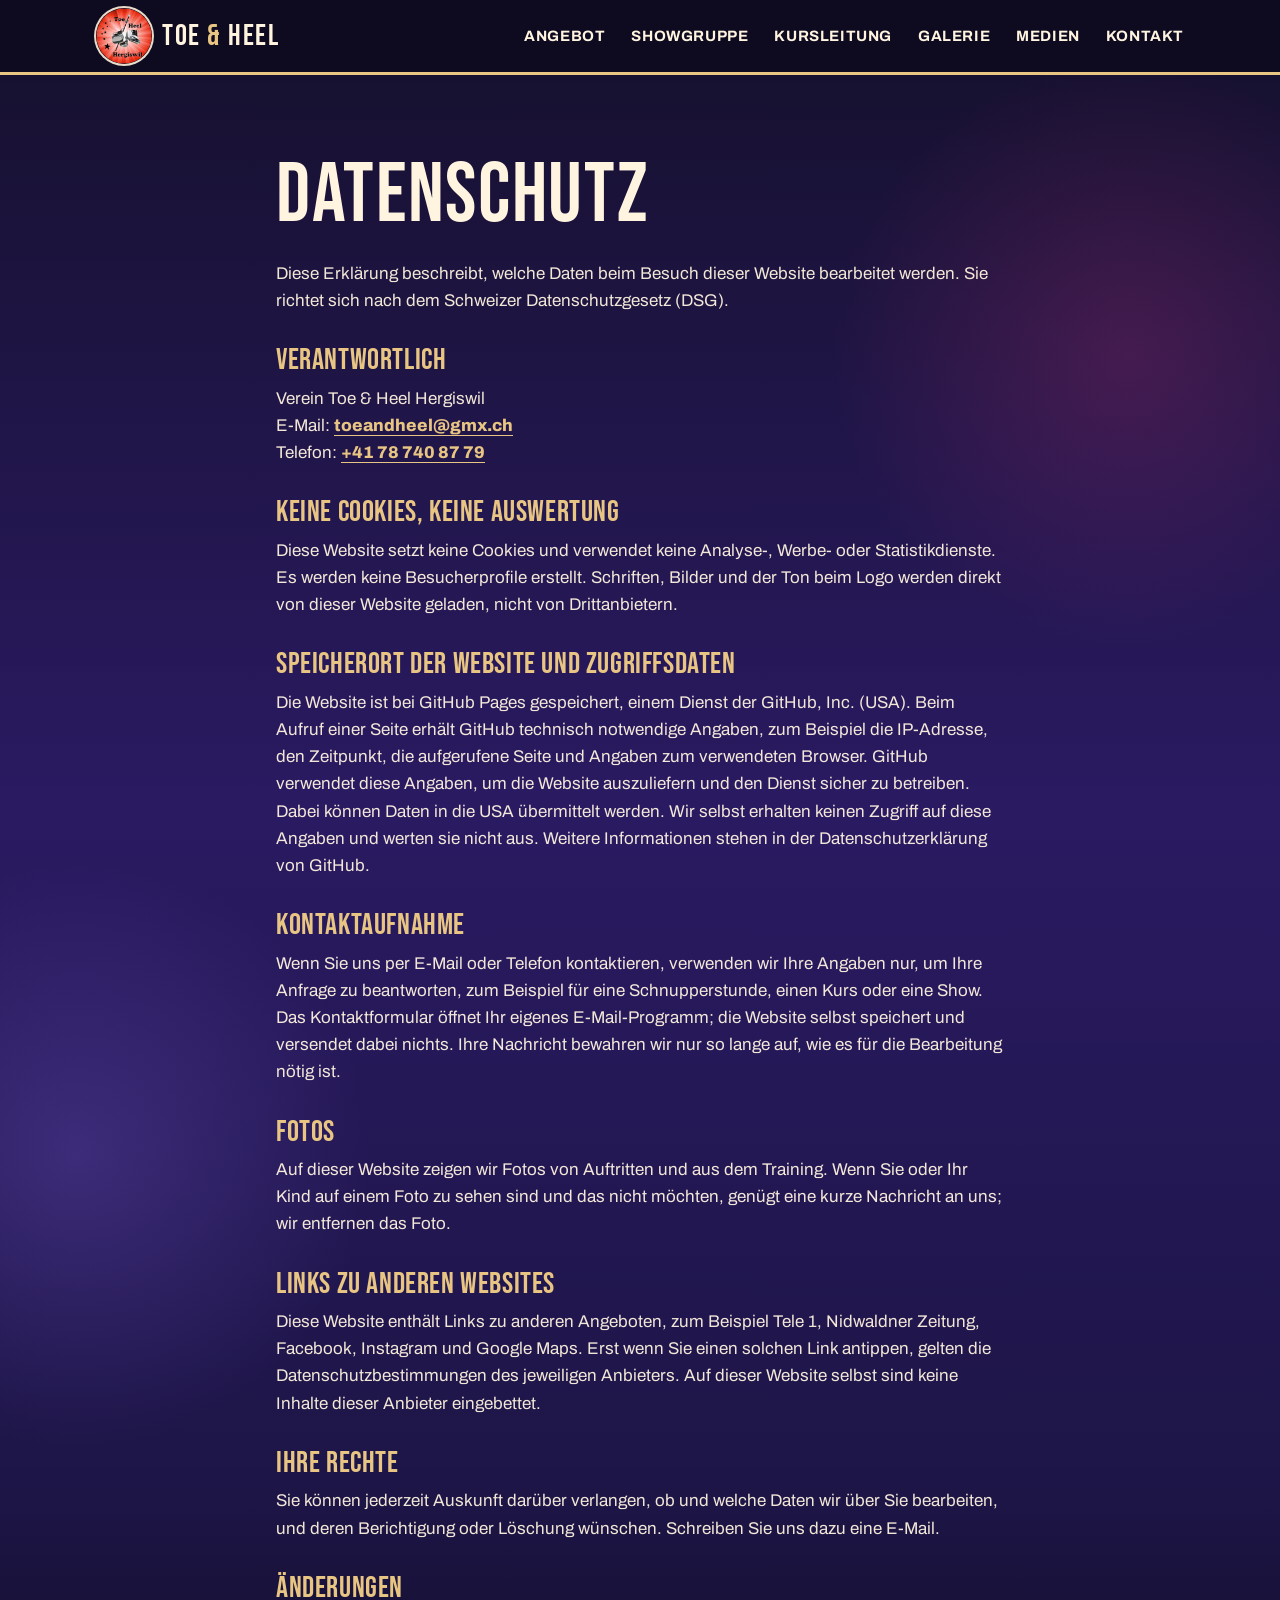
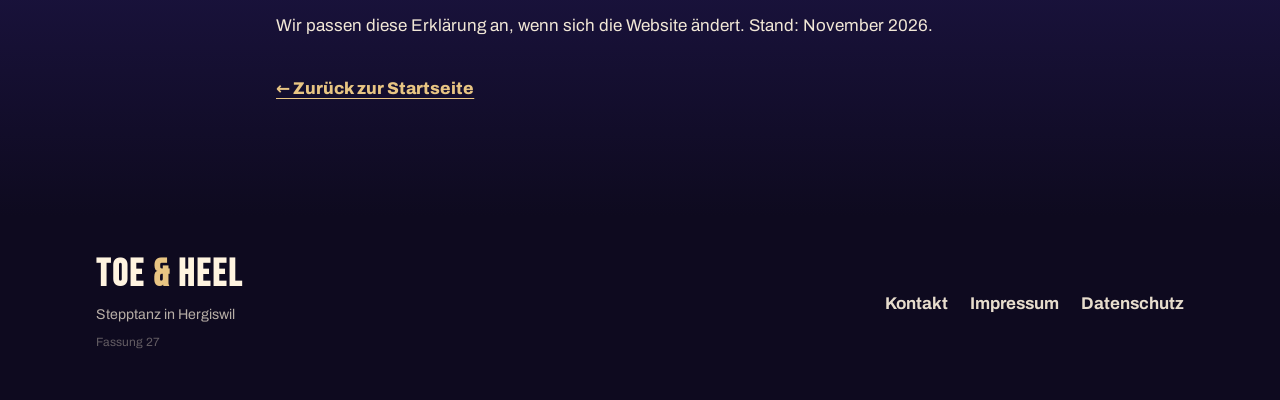
==== commit ca1ae155: "Bühnen-Version: Lichtkegel im Foto weich und mitschwenkend, mit Lichtfleck am Boden Co-Authored-By: " ====
--- a/buehne-datenschutz.html
+++ b/buehne-datenschutz.html
@@ -8,10 +8,10 @@
 <meta name="theme-color" content="#13233F">
 <link rel="icon" type="image/png" href="bilder/logo-64.png">
 <link rel="apple-touch-icon" href="bilder/logo-192.png">
-<link rel="stylesheet" href="buehne.css?v=26">
+<link rel="stylesheet" href="buehne.css?v=27">
 <script>
 /* Testphase: zeigt das Gerät eine ältere Fassung als der Server, lädt die Seite einmal frisch nach */
-(function(){var hier=26;try{fetch('version.json?'+Date.now(),{cache:'no-store'}).then(function(r){return r.json()}).then(function(d){
+(function(){var hier=27;try{fetch('version.json?'+Date.now(),{cache:'no-store'}).then(function(r){return r.json()}).then(function(d){
 if(d.version>hier&&!/[?&]neu=/.test(location.search)){location.replace(location.pathname+'?neu='+d.version+location.hash)}}).catch(function(){})}catch(e){}})();
 </script>
 </head>
@@ -66,7 +66,7 @@
 </main>
 <footer>
   <div class="wrap row">
-    <div><a class="logo" translate="no" href="buehne.html">Toe <span>&amp;</span> Heel</a><p style="margin:6px 0 0"><small>Stepptanz in Hergiswil</small><small class="stand">Fassung 26</small></p></div>
+    <div><a class="logo" translate="no" href="buehne.html">Toe <span>&amp;</span> Heel</a><p style="margin:6px 0 0"><small>Stepptanz in Hergiswil</small><small class="stand">Fassung 27</small></p></div>
     <ul>
       <li><a href="buehne.html#kontakt">Kontakt</a></li>
       <li><a href="buehne-impressum.html">Impressum</a></li>
@@ -74,6 +74,6 @@
     </ul>
   </div>
 </footer>
-<script src="script.js?v=26" defer></script>
+<script src="script.js?v=27" defer></script>
 </body>
 </html>
--- a/buehne.css
+++ b/buehne.css
@@ -977,3 +977,32 @@
 .page .textlink{color:var(--amber);text-underline-offset:4px}
 .page .textlink:hover{color:#fff}
 .page :focus-visible{outline-color:var(--amber)}
+
+/* Lichtkegel im Foto der Taenzerin: weich wie die Scheinwerfer oben und schwenkt mit (vorher starr mit harter Kante) */
+.hero-visual::after{display:none}
+.hero-visual .arch{position:relative}
+.hero-visual .arch::after{
+  content:"";position:absolute;left:50%;top:-8%;width:170%;height:116%;margin-left:-85%;pointer-events:none;z-index:1;
+  background:conic-gradient(from 158deg at 50% 0%,
+    transparent 0deg,
+    rgba(255,214,232,.10) 5deg,
+    rgba(255,226,214,.34) 13deg,
+    rgba(255,240,226,.52) 22deg,
+    rgba(255,226,214,.34) 31deg,
+    rgba(255,214,232,.10) 39deg,
+    transparent 44deg,transparent 360deg);
+  -webkit-mask-image:linear-gradient(180deg,#000 0,rgba(0,0,0,.85) 45%,rgba(0,0,0,.3) 82%,transparent 100%);
+  mask-image:linear-gradient(180deg,#000 0,rgba(0,0,0,.85) 45%,rgba(0,0,0,.3) 82%,transparent 100%);
+  mix-blend-mode:screen;transform-origin:50% 0;
+  animation:schwenken-foto 12s ease-in-out infinite alternate;
+}
+/* heller Fleck auf dem Buehnenboden, wandert mit dem Kegel */
+.hero-visual .arch::before{
+  content:"";position:absolute;left:10%;right:10%;bottom:8%;height:22%;pointer-events:none;z-index:1;
+  background:radial-gradient(ellipse 50% 50% at 50% 50%,rgba(255,236,214,.34),rgba(255,236,214,.10) 55%,transparent 75%);
+  mix-blend-mode:screen;
+  animation:fleck-foto 12s ease-in-out infinite alternate;
+}
+@keyframes schwenken-foto{from{transform:rotate(-7deg)}to{transform:rotate(7deg)}}
+@keyframes fleck-foto{from{transform:translateX(11%)}to{transform:translateX(-11%)}}
+@media (prefers-reduced-motion:reduce){ .hero-visual .arch::after,.hero-visual .arch::before{animation:none!important} }
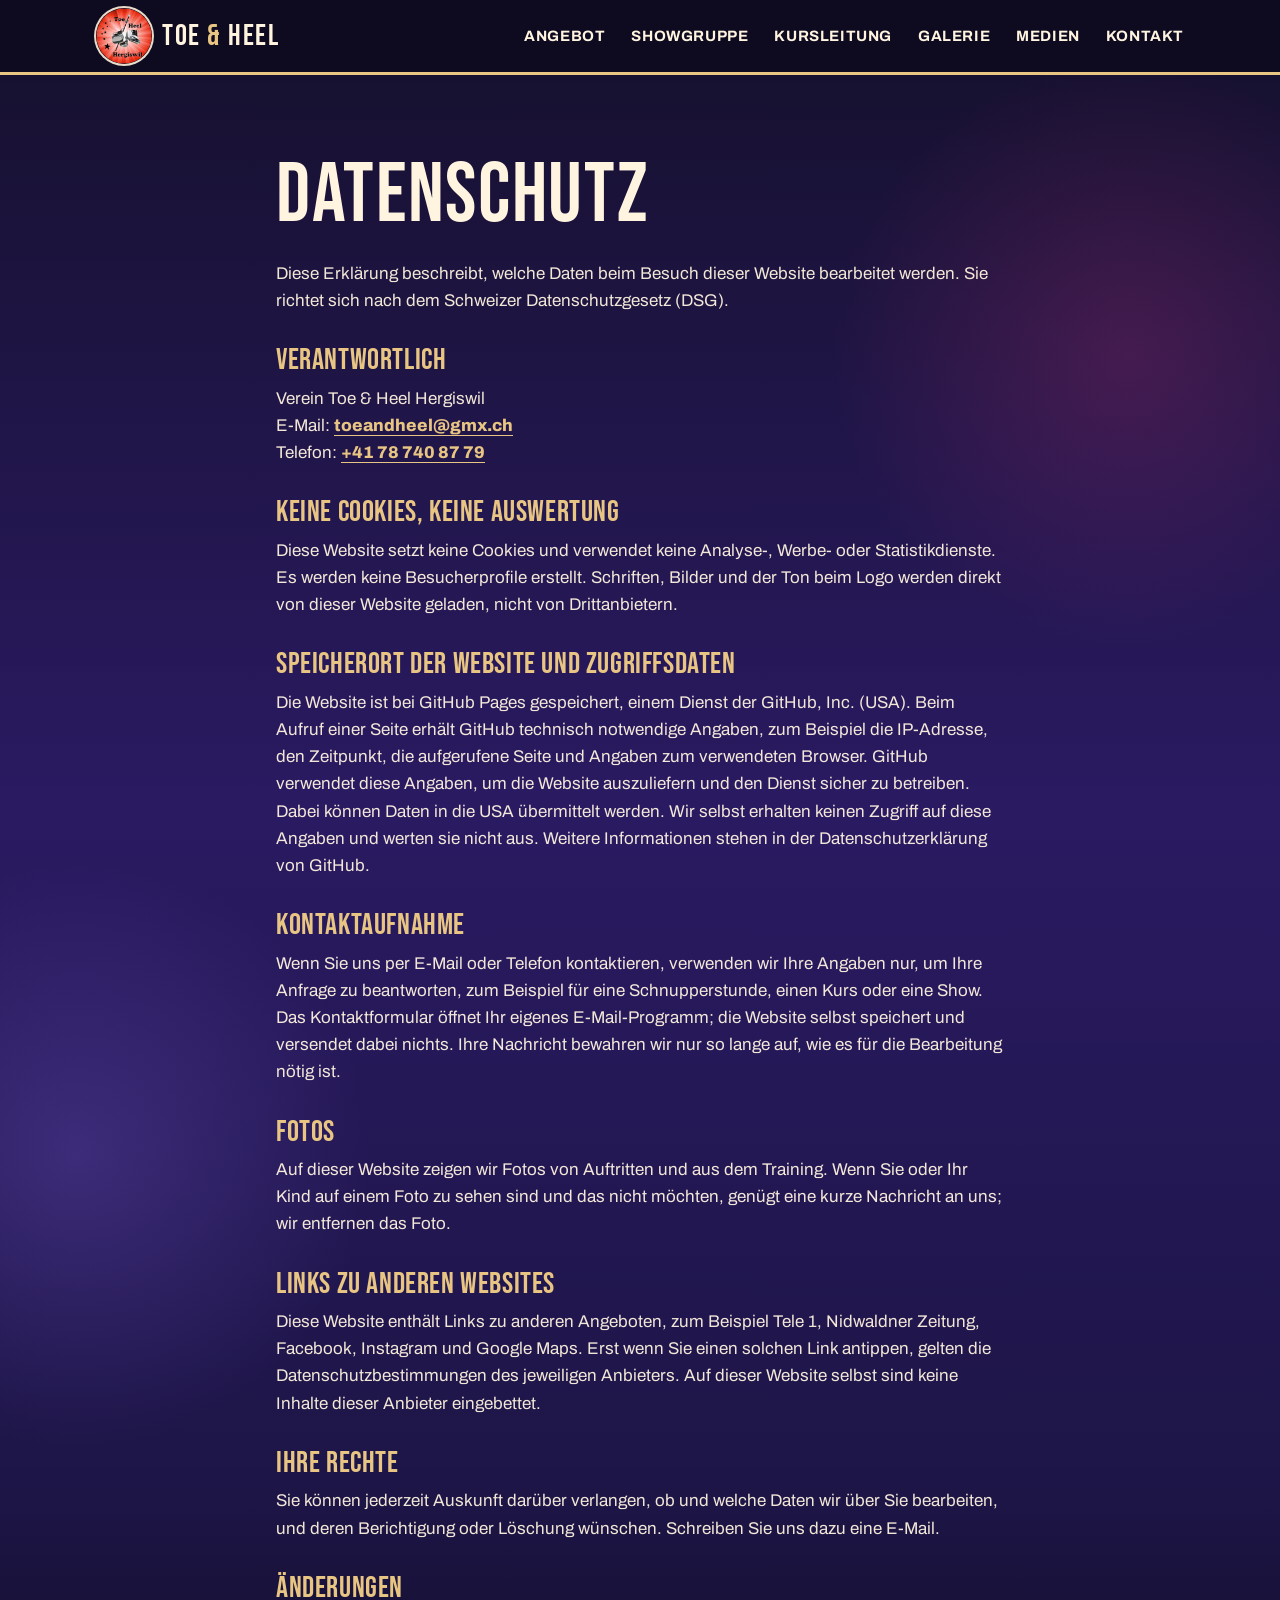
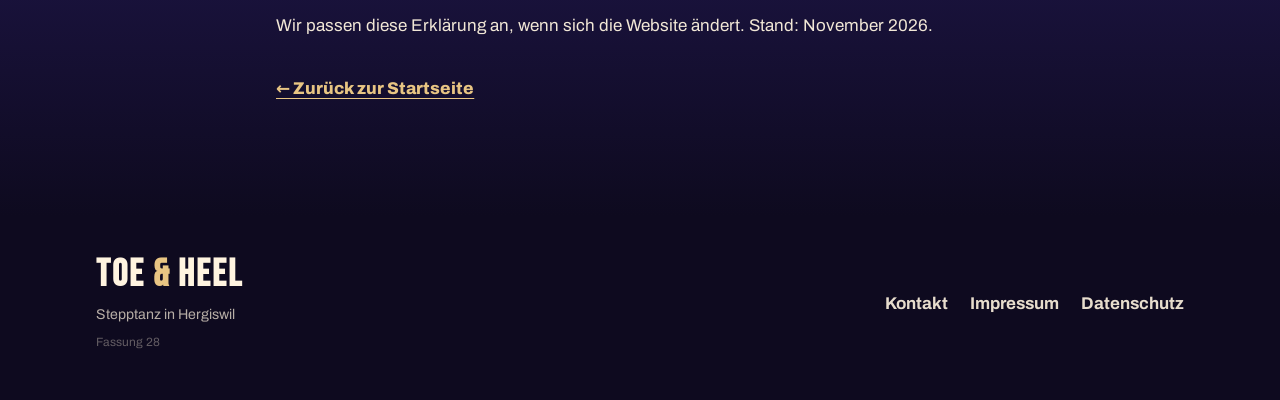
==== commit a09b0456: "Bühnen-Version: Kegel im Foto ist die Fortsetzung des Scheinwerfers darüber (gleicher Ursprung, Wink" ====
--- a/buehne-datenschutz.html
+++ b/buehne-datenschutz.html
@@ -8,10 +8,10 @@
 <meta name="theme-color" content="#13233F">
 <link rel="icon" type="image/png" href="bilder/logo-64.png">
 <link rel="apple-touch-icon" href="bilder/logo-192.png">
-<link rel="stylesheet" href="buehne.css?v=27">
+<link rel="stylesheet" href="buehne.css?v=28">
 <script>
 /* Testphase: zeigt das Gerät eine ältere Fassung als der Server, lädt die Seite einmal frisch nach */
-(function(){var hier=27;try{fetch('version.json?'+Date.now(),{cache:'no-store'}).then(function(r){return r.json()}).then(function(d){
+(function(){var hier=28;try{fetch('version.json?'+Date.now(),{cache:'no-store'}).then(function(r){return r.json()}).then(function(d){
 if(d.version>hier&&!/[?&]neu=/.test(location.search)){location.replace(location.pathname+'?neu='+d.version+location.hash)}}).catch(function(){})}catch(e){}})();
 </script>
 </head>
@@ -66,7 +66,7 @@
 </main>
 <footer>
   <div class="wrap row">
-    <div><a class="logo" translate="no" href="buehne.html">Toe <span>&amp;</span> Heel</a><p style="margin:6px 0 0"><small>Stepptanz in Hergiswil</small><small class="stand">Fassung 27</small></p></div>
+    <div><a class="logo" translate="no" href="buehne.html">Toe <span>&amp;</span> Heel</a><p style="margin:6px 0 0"><small>Stepptanz in Hergiswil</small><small class="stand">Fassung 28</small></p></div>
     <ul>
       <li><a href="buehne.html#kontakt">Kontakt</a></li>
       <li><a href="buehne-impressum.html">Impressum</a></li>
@@ -74,6 +74,6 @@
     </ul>
   </div>
 </footer>
-<script src="script.js?v=27" defer></script>
+<script src="script.js?v=28" defer></script>
 </body>
 </html>
--- a/buehne.css
+++ b/buehne.css
@@ -1006,3 +1006,28 @@
 @keyframes schwenken-foto{from{transform:rotate(-7deg)}to{transform:rotate(7deg)}}
 @keyframes fleck-foto{from{transform:translateX(11%)}to{transform:translateX(-11%)}}
 @media (prefers-reduced-motion:reduce){ .hero-visual .arch::after,.hero-visual .arch::before{animation:none!important} }
+
+/* Kegel im Foto = derselbe Strahl wie der Scheinwerfer darüber (Ursprung, Winkel und Takt setzt script.js über --oy, --dauer, --verzug, --fleck) */
+.hero-visual .arch::after{
+  left:-100%;width:300%;margin-left:0;top:0;height:160%;
+  background:conic-gradient(from 157deg at 50% var(--oy,-140px),
+    transparent 0deg,
+    color-mix(in srgb,var(--fc,#FF7AB6) 30%,transparent) 5deg,
+    color-mix(in srgb,var(--fc,#FF7AB6) 55%,rgba(255,240,230,.5)) 11deg,
+    color-mix(in srgb,var(--fc,#FF7AB6) 45%,rgba(255,246,236,.75)) 23deg,
+    color-mix(in srgb,var(--fc,#FF7AB6) 55%,rgba(255,240,230,.5)) 35deg,
+    color-mix(in srgb,var(--fc,#FF7AB6) 30%,transparent) 41deg,
+    transparent 46deg,transparent 360deg);
+  -webkit-mask-image:linear-gradient(180deg,#000 0,rgba(0,0,0,.8) 34%,rgba(0,0,0,.3) 54%,transparent 64%);
+  mask-image:linear-gradient(180deg,#000 0,rgba(0,0,0,.8) 34%,rgba(0,0,0,.3) 54%,transparent 64%);
+  opacity:.5;
+  transform-origin:50% var(--oy,-140px);
+  animation:schwenken var(--dauer,12s) ease-in-out var(--verzug,0s) infinite alternate;
+}
+.hero-visual .arch::before{
+  left:0;right:0;bottom:6%;height:20%;
+  background:radial-gradient(ellipse 42% 50% at 50% 50%,color-mix(in srgb,var(--fc,#FF7AB6) 30%,rgba(255,240,222,.5)),rgba(255,236,214,.10) 55%,transparent 75%);
+  animation:fleck-synchron var(--dauer,12s) ease-in-out var(--verzug,0s) infinite alternate;
+}
+@keyframes fleck-synchron{from{transform:translateX(var(--fleck,40px))}to{transform:translateX(calc(var(--fleck,40px) * -1))}}
+@media (prefers-reduced-motion:reduce){ .hero-visual .arch::after,.hero-visual .arch::before{animation:none!important} }
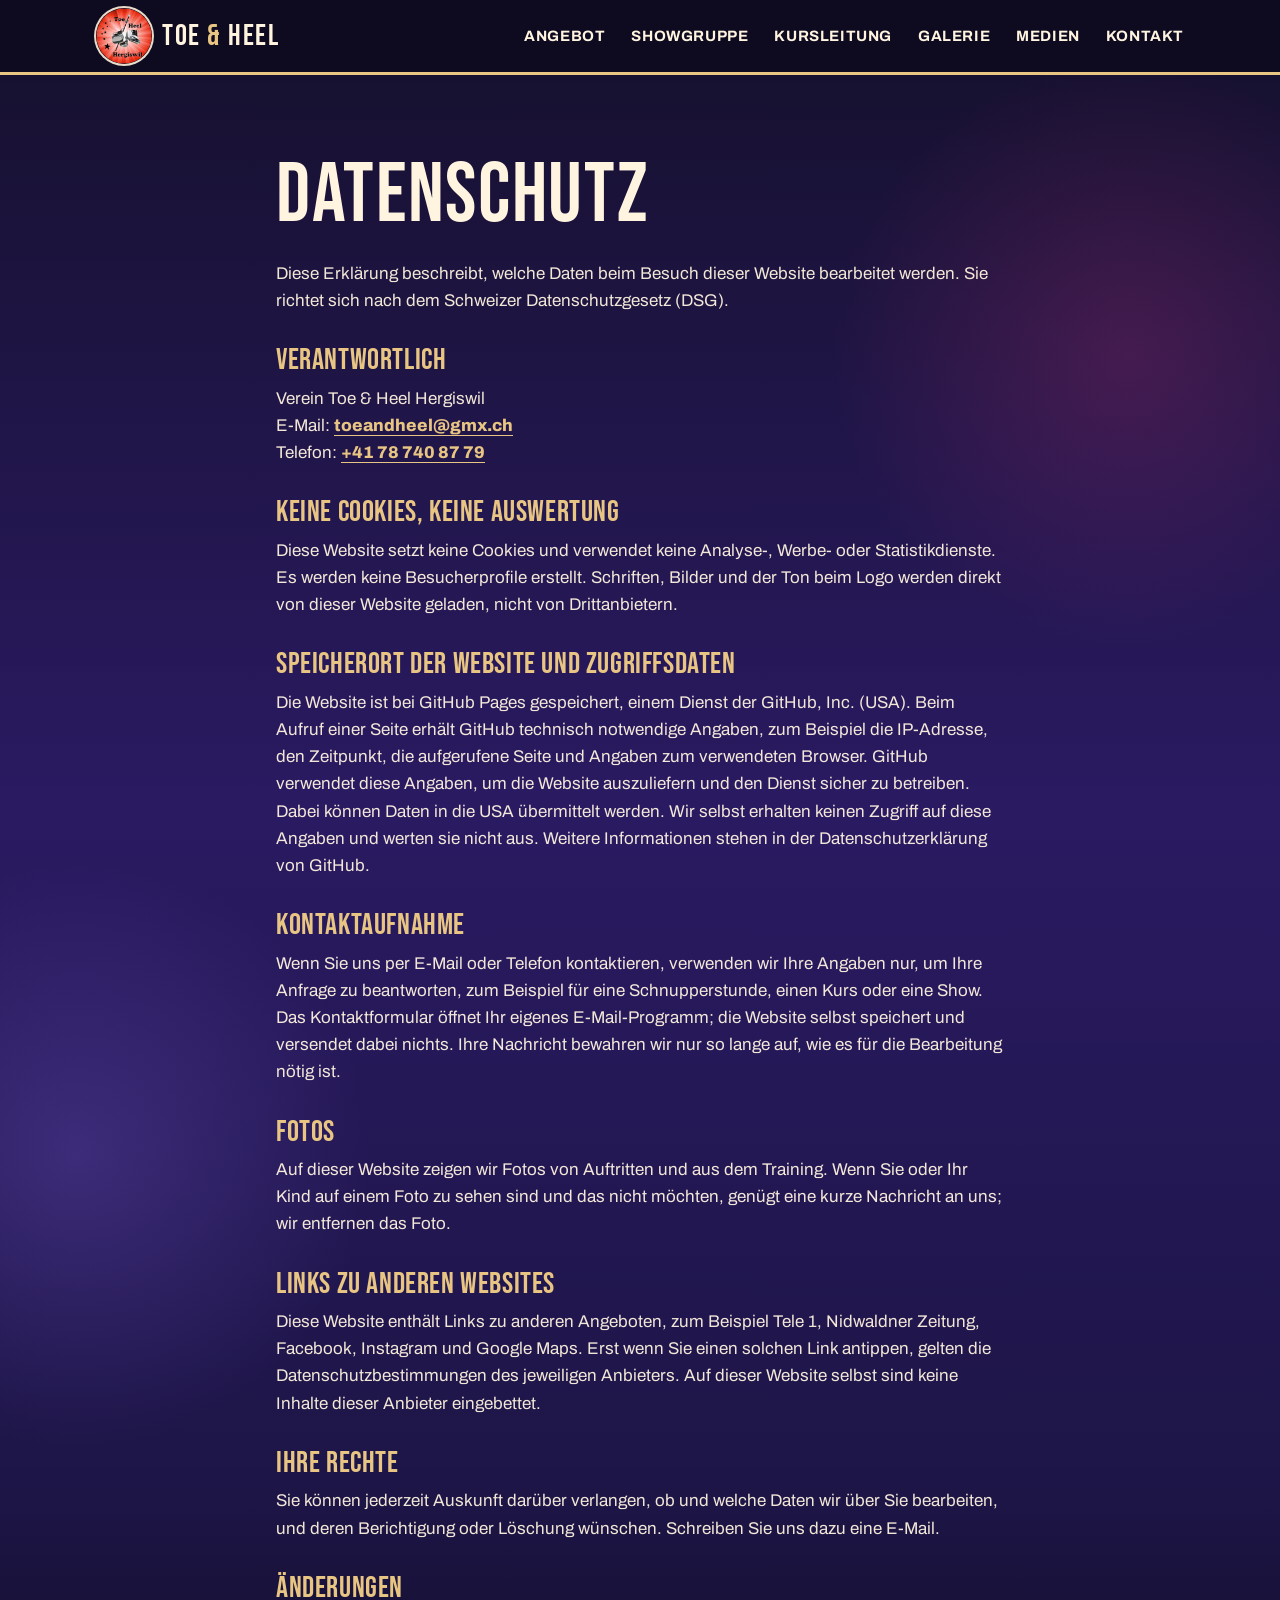
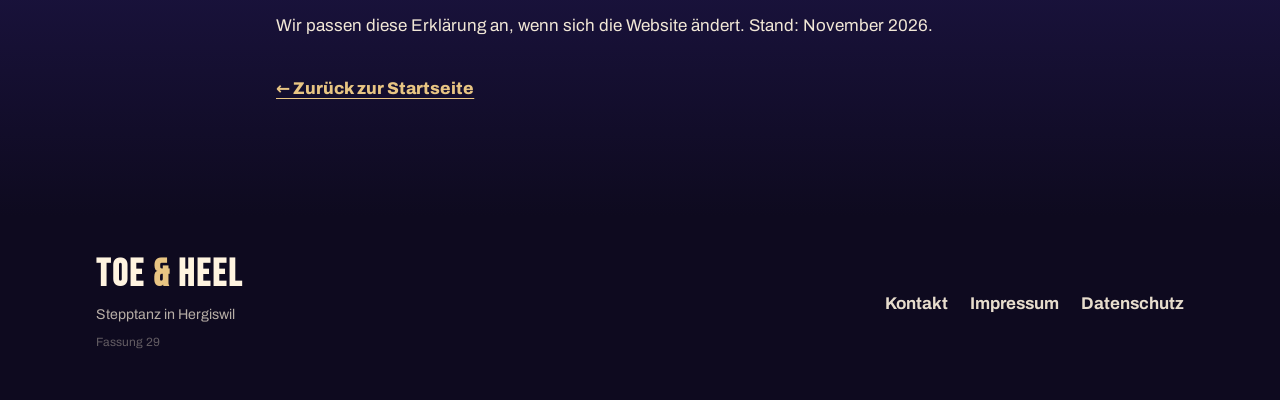
==== commit ca8bdb5e: "Bühnen-Version: Kegel im Foto ohne schräge Kante am oberen Rand Co-Authored-By: Claude Fable 5.2 <no" ====
--- a/buehne-datenschutz.html
+++ b/buehne-datenschutz.html
@@ -8,10 +8,10 @@
 <meta name="theme-color" content="#13233F">
 <link rel="icon" type="image/png" href="bilder/logo-64.png">
 <link rel="apple-touch-icon" href="bilder/logo-192.png">
-<link rel="stylesheet" href="buehne.css?v=28">
+<link rel="stylesheet" href="buehne.css?v=29">
 <script>
 /* Testphase: zeigt das Gerät eine ältere Fassung als der Server, lädt die Seite einmal frisch nach */
-(function(){var hier=28;try{fetch('version.json?'+Date.now(),{cache:'no-store'}).then(function(r){return r.json()}).then(function(d){
+(function(){var hier=29;try{fetch('version.json?'+Date.now(),{cache:'no-store'}).then(function(r){return r.json()}).then(function(d){
 if(d.version>hier&&!/[?&]neu=/.test(location.search)){location.replace(location.pathname+'?neu='+d.version+location.hash)}}).catch(function(){})}catch(e){}})();
 </script>
 </head>
@@ -66,7 +66,7 @@
 </main>
 <footer>
   <div class="wrap row">
-    <div><a class="logo" translate="no" href="buehne.html">Toe <span>&amp;</span> Heel</a><p style="margin:6px 0 0"><small>Stepptanz in Hergiswil</small><small class="stand">Fassung 28</small></p></div>
+    <div><a class="logo" translate="no" href="buehne.html">Toe <span>&amp;</span> Heel</a><p style="margin:6px 0 0"><small>Stepptanz in Hergiswil</small><small class="stand">Fassung 29</small></p></div>
     <ul>
       <li><a href="buehne.html#kontakt">Kontakt</a></li>
       <li><a href="buehne-impressum.html">Impressum</a></li>
@@ -74,6 +74,6 @@
     </ul>
   </div>
 </footer>
-<script src="script.js?v=28" defer></script>
+<script src="script.js?v=29" defer></script>
 </body>
 </html>
--- a/buehne.css
+++ b/buehne.css
@@ -1031,3 +1031,19 @@
 }
 @keyframes fleck-synchron{from{transform:translateX(var(--fleck,40px))}to{transform:translateX(calc(var(--fleck,40px) * -1))}}
 @media (prefers-reduced-motion:reduce){ .hero-visual .arch::after,.hero-visual .arch::before{animation:none!important} }
+
+/* Kegel im Foto: Flaeche nach oben verlaengert, damit beim Schwenken oben keine schraege Kante sichtbar wird */
+.hero-visual .arch::after{
+  top:-240px;height:calc(160% + 240px);
+  background:conic-gradient(from 157deg at 50% calc(var(--oy,-140px) + 240px),
+    transparent 0deg,
+    color-mix(in srgb,var(--fc,#FF7AB6) 30%,transparent) 5deg,
+    color-mix(in srgb,var(--fc,#FF7AB6) 55%,rgba(255,240,230,.5)) 11deg,
+    color-mix(in srgb,var(--fc,#FF7AB6) 45%,rgba(255,246,236,.75)) 23deg,
+    color-mix(in srgb,var(--fc,#FF7AB6) 55%,rgba(255,240,230,.5)) 35deg,
+    color-mix(in srgb,var(--fc,#FF7AB6) 30%,transparent) 41deg,
+    transparent 46deg,transparent 360deg);
+  -webkit-mask-image:linear-gradient(180deg,#000 0,rgba(0,0,0,.8) 44%,rgba(0,0,0,.3) 60%,transparent 70%);
+  mask-image:linear-gradient(180deg,#000 0,rgba(0,0,0,.8) 44%,rgba(0,0,0,.3) 60%,transparent 70%);
+  transform-origin:50% calc(var(--oy,-140px) + 240px);
+}
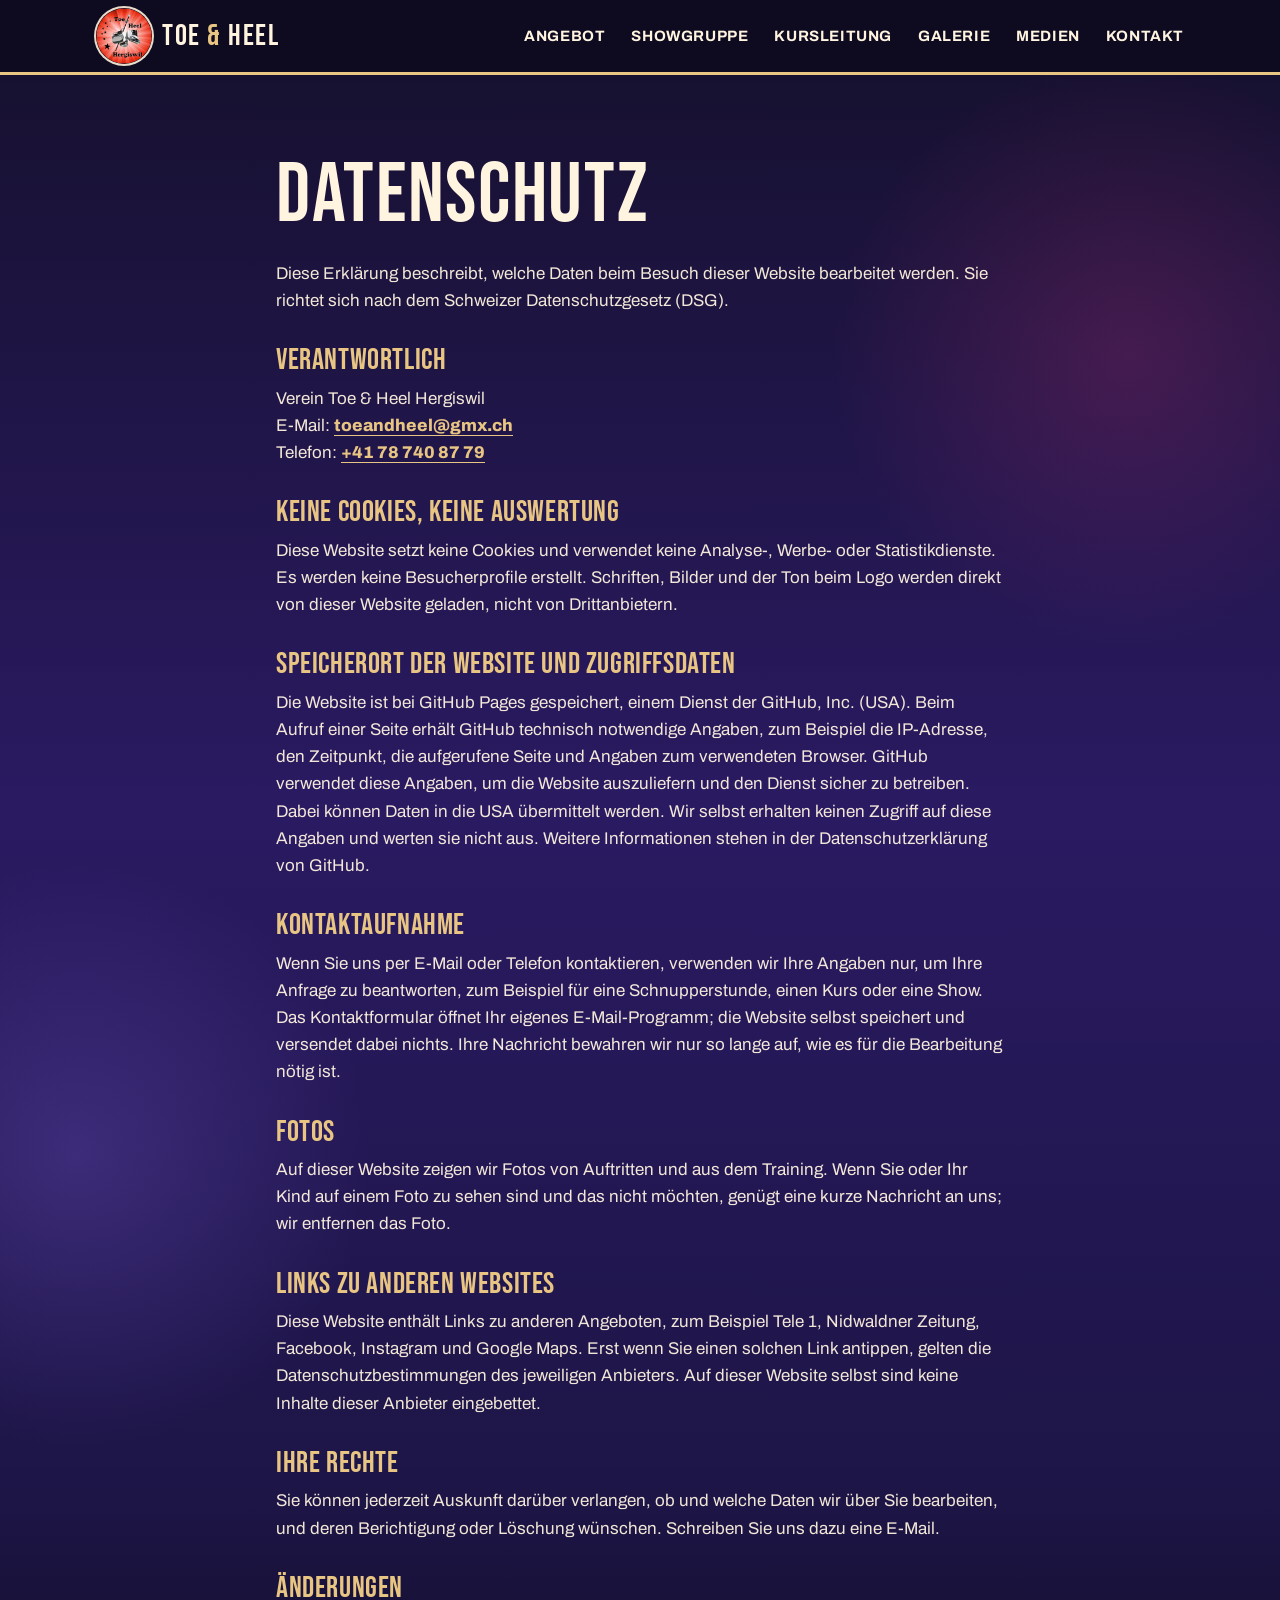
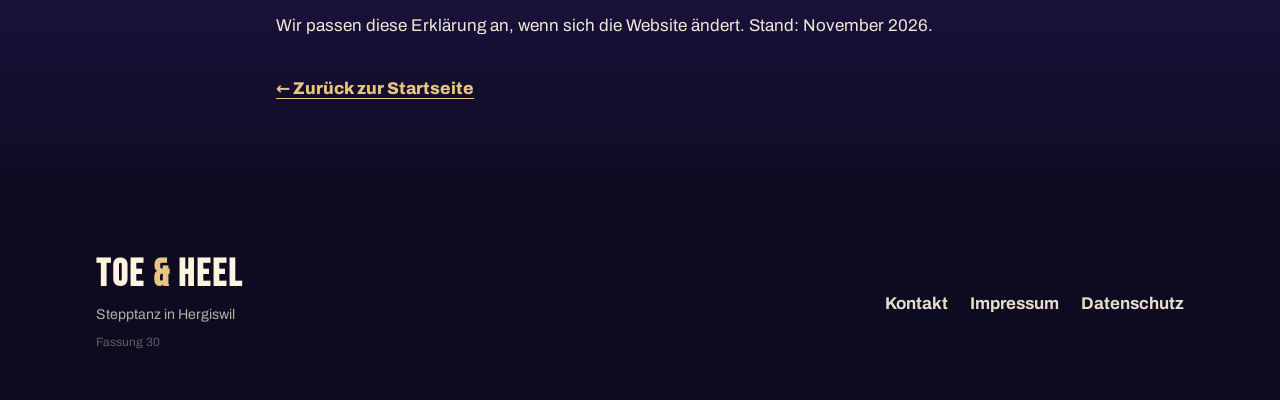
==== commit 65d13b73: "Kurse, Galerie und Medienberichte in inhalte.json ausgelagert; Einstellungen für die Bearbeitungs-Ob" ====
--- a/buehne-datenschutz.html
+++ b/buehne-datenschutz.html
@@ -8,10 +8,10 @@
 <meta name="theme-color" content="#13233F">
 <link rel="icon" type="image/png" href="bilder/logo-64.png">
 <link rel="apple-touch-icon" href="bilder/logo-192.png">
-<link rel="stylesheet" href="buehne.css?v=29">
+<link rel="stylesheet" href="buehne.css?v=30">
 <script>
 /* Testphase: zeigt das Gerät eine ältere Fassung als der Server, lädt die Seite einmal frisch nach */
-(function(){var hier=29;try{fetch('version.json?'+Date.now(),{cache:'no-store'}).then(function(r){return r.json()}).then(function(d){
+(function(){var hier=30;try{fetch('version.json?'+Date.now(),{cache:'no-store'}).then(function(r){return r.json()}).then(function(d){
 if(d.version>hier&&!/[?&]neu=/.test(location.search)){location.replace(location.pathname+'?neu='+d.version+location.hash)}}).catch(function(){})}catch(e){}})();
 </script>
 </head>
@@ -66,7 +66,7 @@
 </main>
 <footer>
   <div class="wrap row">
-    <div><a class="logo" translate="no" href="buehne.html">Toe <span>&amp;</span> Heel</a><p style="margin:6px 0 0"><small>Stepptanz in Hergiswil</small><small class="stand">Fassung 29</small></p></div>
+    <div><a class="logo" translate="no" href="buehne.html">Toe <span>&amp;</span> Heel</a><p style="margin:6px 0 0"><small>Stepptanz in Hergiswil</small><small class="stand">Fassung 30</small></p></div>
     <ul>
       <li><a href="buehne.html#kontakt">Kontakt</a></li>
       <li><a href="buehne-impressum.html">Impressum</a></li>
@@ -74,6 +74,6 @@
     </ul>
   </div>
 </footer>
-<script src="script.js?v=29" defer></script>
+<script src="script.js?v=30" defer></script>
 </body>
 </html>
